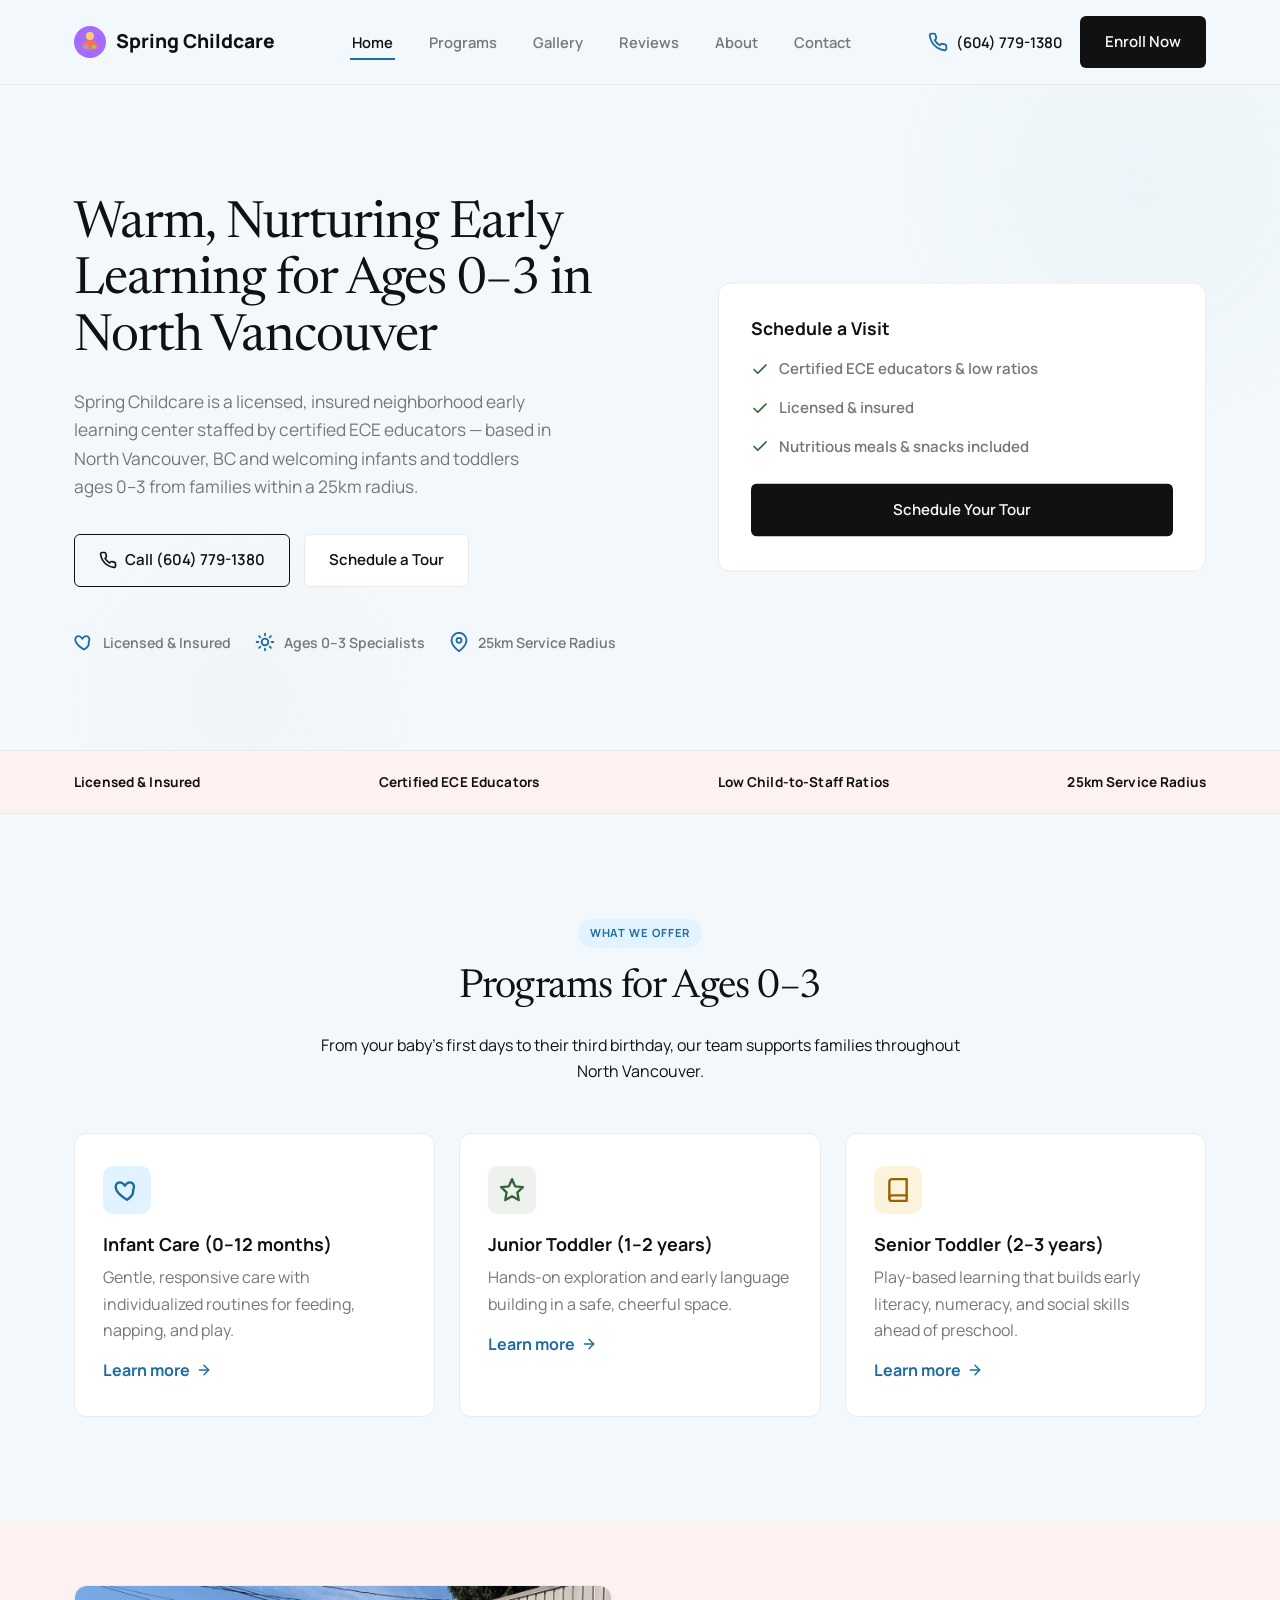
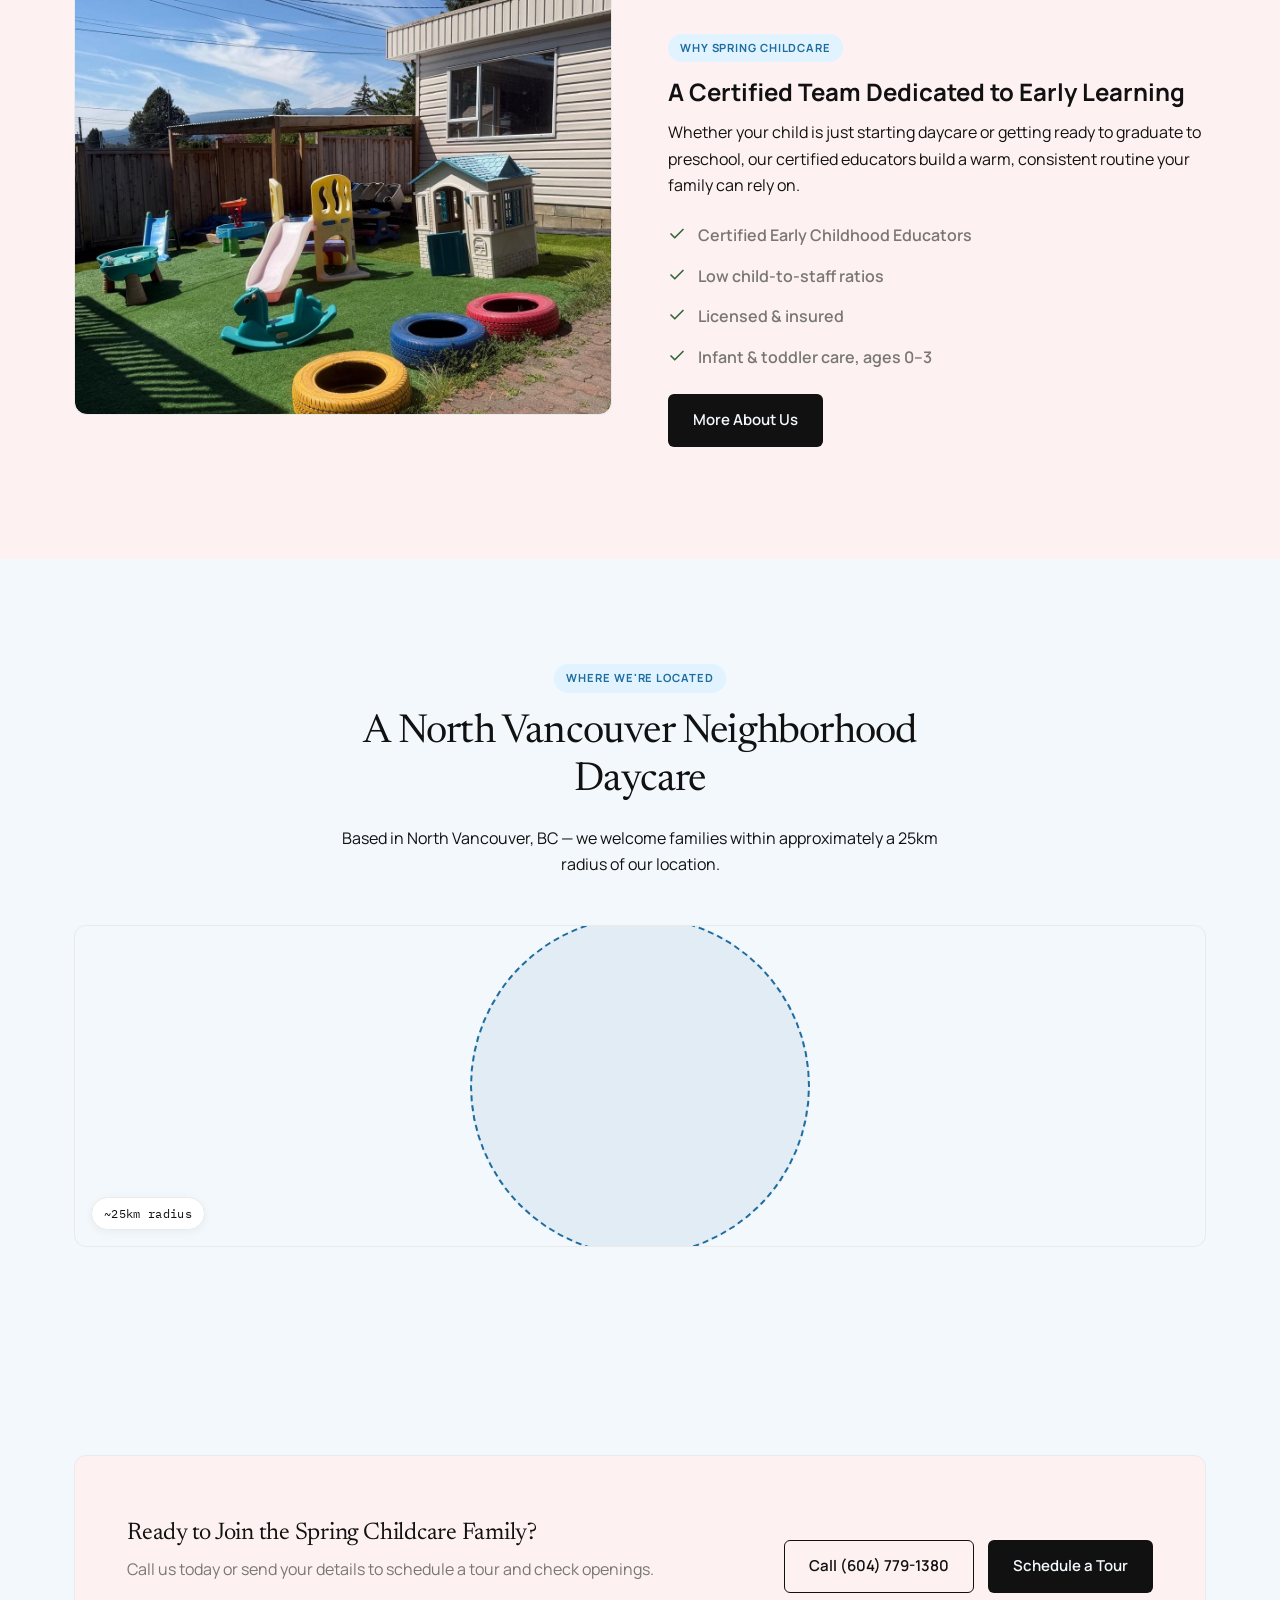
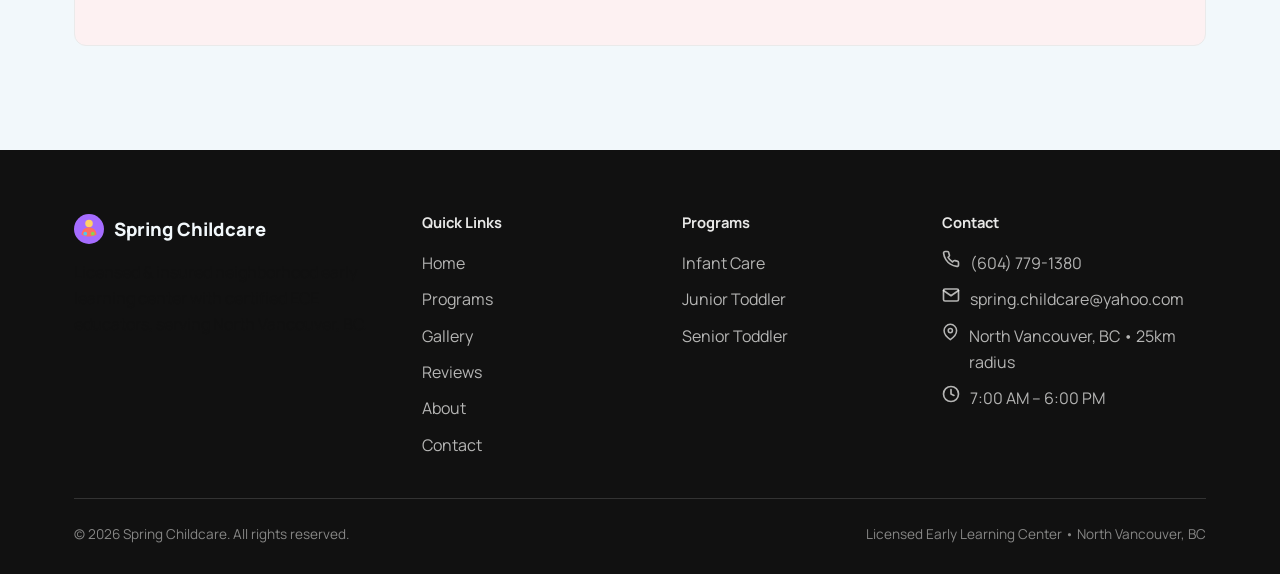
==== index.html @ 424dbffe "Spring Childcare website" ====
<!DOCTYPE html>
<html lang="en">
<head>
<meta charset="UTF-8">
<meta name="viewport" content="width=device-width, initial-scale=1.0">
<title>Spring Childcare | Licensed Early Learning in North Vancouver, BC</title>
<meta name="description" content="Spring Childcare is a licensed, insured neighborhood early learning center with certified ECE educators, based in North Vancouver, BC and serving infants and toddlers ages 0-3 within a 25km radius. Call (604) 779-1380 to schedule a tour.">
<link rel="icon" type="image/svg+xml" href="assets/favicon.svg">
<link rel="preconnect" href="https://fonts.googleapis.com">
<link rel="preconnect" href="https://fonts.gstatic.com" crossorigin>
<link href="https://fonts.googleapis.com/css2?family=Manrope:wght@400;500;600;700;800&family=Newsreader:ital,wght@0,400;0,500;1,400&family=IBM+Plex+Mono:wght@500;600&display=swap" rel="stylesheet">
<link rel="stylesheet" href="css/style.css">
</head>
<body>

<header class="site-header">
  <div class="container">
    <a href="index.html" class="logo">
      <img src="assets/favicon.svg" alt="Spring Childcare logo">
      Spring Childcare
    </a>
    <nav class="nav">
      <ul class="nav-links">
        <li><a href="index.html" class="active">Home</a></li>
        <li><a href="services.html">Programs</a></li>
        <li><a href="gallery.html">Gallery</a></li>
        <li><a href="reviews.html">Reviews</a></li>
        <li><a href="about.html">About</a></li>
        <li><a href="contact.html">Contact</a></li>
      </ul>
    </nav>
    <div class="header-cta">
      <a href="tel:+16047791380" class="phone-link">
        <svg width="20" height="20" viewBox="0 0 24 24" fill="none" stroke="currentColor" stroke-width="2" stroke-linecap="round" stroke-linejoin="round"><path d="M22 16.92v3a2 2 0 0 1-2.18 2 19.79 19.79 0 0 1-8.63-3.07 19.5 19.5 0 0 1-6-6 19.79 19.79 0 0 1-3.07-8.67A2 2 0 0 1 4.11 2h3a2 2 0 0 1 2 1.72c.127.96.361 1.903.7 2.81a2 2 0 0 1-.45 2.11L8.09 9.91a16 16 0 0 0 6 6l1.27-1.27a2 2 0 0 1 2.11-.45c.907.339 1.85.573 2.81.7A2 2 0 0 1 22 16.92z"></path></svg>
        <span class="phone-text">(604) 779-1380</span>
      </a>
      <a href="contact.html" class="btn btn--primary">Enroll Now</a>
      <button class="nav-toggle" aria-label="Toggle menu"><span></span><span></span><span></span></button>
    </div>
  </div>
</header>

<section class="hero">
  <div class="container">
    <div class="hero-copy">
      <h1>Warm, Nurturing Early Learning for Ages 0&ndash;3 in North Vancouver</h1>
      <p class="lead">Spring Childcare is a licensed, insured neighborhood early learning center staffed by certified ECE educators &mdash; based in North Vancouver, BC and welcoming infants and toddlers ages 0&ndash;3 from families within a 25km radius.</p>
      <div class="hero-actions">
        <a href="tel:+16047791380" class="btn btn--outline">
          <svg width="18" height="18" viewBox="0 0 24 24" fill="none" stroke="currentColor" stroke-width="2" stroke-linecap="round" stroke-linejoin="round"><path d="M22 16.92v3a2 2 0 0 1-2.18 2 19.79 19.79 0 0 1-8.63-3.07 19.5 19.5 0 0 1-6-6 19.79 19.79 0 0 1-3.07-8.67A2 2 0 0 1 4.11 2h3a2 2 0 0 1 2 1.72c.127.96.361 1.903.7 2.81a2 2 0 0 1-.45 2.11L8.09 9.91a16 16 0 0 0 6 6l1.27-1.27a2 2 0 0 1 2.11-.45c.907.339 1.85.573 2.81.7A2 2 0 0 1 22 16.92z"></path></svg>
          Call (604) 779-1380
        </a>
        <a href="contact.html" class="btn btn--ghost">Schedule a Tour</a>
      </div>
      <div class="hero-badges">
        <div class="hero-badge">
          <svg width="20" height="20" viewBox="0 0 24 24" fill="none" stroke="currentColor" stroke-width="2" stroke-linecap="round" stroke-linejoin="round"><path d="M12 21s-7-4.35-9.5-8.5C.5 8.5 2 5 5.5 5c2 0 3.5 1.5 4.5 3 1-1.5 2.5-3 4.5-3 3.5 0 5 3.5 3 7.5C19 16.65 12 21 12 21z"></path></svg>
          Licensed &amp; Insured
        </div>
        <div class="hero-badge">
          <svg width="20" height="20" viewBox="0 0 24 24" fill="none" stroke="currentColor" stroke-width="2" stroke-linecap="round" stroke-linejoin="round"><circle cx="12" cy="12" r="4"></circle><path d="M12 2v2M12 20v2M4.93 4.93l1.41 1.41M17.66 17.66l1.41 1.41M2 12h2M20 12h2M6.34 17.66l-1.41 1.41M19.07 4.93l-1.41 1.41"></path></svg>
          Ages 0&ndash;3 Specialists
        </div>
        <div class="hero-badge">
          <svg width="20" height="20" viewBox="0 0 24 24" fill="none" stroke="currentColor" stroke-width="2" stroke-linecap="round" stroke-linejoin="round"><path d="M21 10c0 7-9 13-9 13s-9-6-9-13a9 9 0 0 1 18 0z"></path><circle cx="12" cy="10" r="3"></circle></svg>
          25km Service Radius
        </div>
      </div>
    </div>
    <div class="hero-card">
      <h3>Schedule a Visit</h3>
      <ul>
        <li>
          <svg width="18" height="18" viewBox="0 0 24 24" fill="none" stroke="currentColor" stroke-width="2.5" stroke-linecap="round" stroke-linejoin="round"><polyline points="20 6 9 17 4 12"></polyline></svg>
          Certified ECE educators &amp; low ratios
        </li>
        <li>
          <svg width="18" height="18" viewBox="0 0 24 24" fill="none" stroke="currentColor" stroke-width="2.5" stroke-linecap="round" stroke-linejoin="round"><polyline points="20 6 9 17 4 12"></polyline></svg>
          Licensed &amp; insured
        </li>
        <li>
          <svg width="18" height="18" viewBox="0 0 24 24" fill="none" stroke="currentColor" stroke-width="2.5" stroke-linecap="round" stroke-linejoin="round"><polyline points="20 6 9 17 4 12"></polyline></svg>
          Nutritious meals &amp; snacks included
        </li>
      </ul>
      <a href="contact.html" class="btn btn--primary btn--block">Schedule Your Tour</a>
    </div>
  </div>
</section>

<div class="trust-strip">
  <div class="container">
    <div class="trust-item">Licensed &amp; Insured</div>
    <div class="trust-item">Certified ECE Educators</div>
    <div class="trust-item">Low Child-to-Staff Ratios</div>
    <div class="trust-item">25km Service Radius</div>
  </div>
</div>

<section class="section">
  <div class="container">
    <div class="section-head">
      <span class="eyebrow">What We Offer</span>
      <h2>Programs for Ages 0&ndash;3</h2>
      <p>From your baby's first days to their third birthday, our team supports families throughout North Vancouver.</p>
    </div>
    <div class="grid grid--3">
      <div class="card">
        <div class="card-icon">
          <svg width="26" height="26" viewBox="0 0 24 24" fill="none" stroke="currentColor" stroke-width="2" stroke-linecap="round" stroke-linejoin="round"><path d="M12 21s-7-4.35-9.5-8.5C.5 8.5 2 5 5.5 5c2 0 3.5 1.5 4.5 3 1-1.5 2.5-3 4.5-3 3.5 0 5 3.5 3 7.5C19 16.65 12 21 12 21z"></path></svg>
        </div>
        <h3>Infant Care (0&ndash;12 months)</h3>
        <p>Gentle, responsive care with individualized routines for feeding, napping, and play.</p>
        <a href="services.html" class="card-link">Learn more
          <svg width="16" height="16" viewBox="0 0 24 24" fill="none" stroke="currentColor" stroke-width="2.5" stroke-linecap="round" stroke-linejoin="round"><line x1="5" y1="12" x2="19" y2="12"></line><polyline points="12 5 19 12 12 19"></polyline></svg>
        </a>
      </div>
      <div class="card">
        <div class="card-icon">
          <svg width="26" height="26" viewBox="0 0 24 24" fill="none" stroke="currentColor" stroke-width="2" stroke-linecap="round" stroke-linejoin="round"><path d="M12 2l2.9 6.6L22 9.3l-5 4.9 1.2 7.1L12 17.8l-6.2 3.5L7 14.2 2 9.3l7.1-.7L12 2z"></path></svg>
        </div>
        <h3>Junior Toddler (1&ndash;2 years)</h3>
        <p>Hands-on exploration and early language building in a safe, cheerful space.</p>
        <a href="services.html" class="card-link">Learn more
          <svg width="16" height="16" viewBox="0 0 24 24" fill="none" stroke="currentColor" stroke-width="2.5" stroke-linecap="round" stroke-linejoin="round"><line x1="5" y1="12" x2="19" y2="12"></line><polyline points="12 5 19 12 12 19"></polyline></svg>
        </a>
      </div>
      <div class="card">
        <div class="card-icon">
          <svg width="26" height="26" viewBox="0 0 24 24" fill="none" stroke="currentColor" stroke-width="2" stroke-linecap="round" stroke-linejoin="round"><path d="M4 19.5A2.5 2.5 0 0 1 6.5 17H20"></path><path d="M6.5 2H20v20H6.5A2.5 2.5 0 0 1 4 19.5v-15A2.5 2.5 0 0 1 6.5 2z"></path></svg>
        </div>
        <h3>Senior Toddler (2&ndash;3 years)</h3>
        <p>Play-based learning that builds early literacy, numeracy, and social skills ahead of preschool.</p>
        <a href="services.html" class="card-link">Learn more
          <svg width="16" height="16" viewBox="0 0 24 24" fill="none" stroke="currentColor" stroke-width="2.5" stroke-linecap="round" stroke-linejoin="round"><line x1="5" y1="12" x2="19" y2="12"></line><polyline points="12 5 19 12 12 19"></polyline></svg>
        </a>
      </div>
    </div>
  </div>
</section>

<section class="section section--alt">
  <div class="container">
    <div class="split">
      <div class="image-block">
        <img src="assets/gallery/photo1.jpg" alt="Spring Childcare outdoor play area with slides and toys" loading="lazy">
      </div>
      <div>
        <span class="eyebrow">Why Spring Childcare</span>
        <h2>A Certified Team Dedicated to Early Learning</h2>
        <p>Whether your child is just starting daycare or getting ready to graduate to preschool, our certified educators build a warm, consistent routine your family can rely on.</p>
        <ul class="check-list">
          <li>
            <svg width="18" height="18" viewBox="0 0 24 24" fill="none" stroke="currentColor" stroke-width="2.5" stroke-linecap="round" stroke-linejoin="round"><polyline points="20 6 9 17 4 12"></polyline></svg>
            Certified Early Childhood Educators
          </li>
          <li>
            <svg width="18" height="18" viewBox="0 0 24 24" fill="none" stroke="currentColor" stroke-width="2.5" stroke-linecap="round" stroke-linejoin="round"><polyline points="20 6 9 17 4 12"></polyline></svg>
            Low child-to-staff ratios
          </li>
          <li>
            <svg width="18" height="18" viewBox="0 0 24 24" fill="none" stroke="currentColor" stroke-width="2.5" stroke-linecap="round" stroke-linejoin="round"><polyline points="20 6 9 17 4 12"></polyline></svg>
            Licensed &amp; insured
          </li>
          <li>
            <svg width="18" height="18" viewBox="0 0 24 24" fill="none" stroke="currentColor" stroke-width="2.5" stroke-linecap="round" stroke-linejoin="round"><polyline points="20 6 9 17 4 12"></polyline></svg>
            Infant &amp; toddler care, ages 0&ndash;3
          </li>
        </ul>
        <a href="about.html" class="btn btn--primary">More About Us</a>
      </div>
    </div>
  </div>
</section>

<section class="section">
  <div class="container">
    <div class="section-head">
      <span class="eyebrow">Where We're Located</span>
      <h2>A North Vancouver Neighborhood Daycare</h2>
      <p>Based in North Vancouver, BC &mdash; we welcome families within approximately a 25km radius of our location.</p>
    </div>
    <div class="map-wrap">
      <iframe src="https://www.google.com/maps?q=North+Vancouver,+BC&output=embed" loading="lazy" referrerpolicy="no-referrer-when-downgrade" title="North Vancouver, BC service area map"></iframe>
      <div class="radius-ring" aria-hidden="true"></div>
      <span class="radius-label">&#126;25km radius</span>
    </div>
  </div>
</section>

<section class="section">
  <div class="container">
    <div class="cta-banner">
      <div>
        <h2>Ready to Join the Spring Childcare Family?</h2>
        <p>Call us today or send your details to schedule a tour and check openings.</p>
      </div>
      <div class="hero-actions">
        <a href="tel:+16047791380" class="btn btn--outline">Call (604) 779-1380</a>
        <a href="contact.html" class="btn btn--primary">Schedule a Tour</a>
      </div>
    </div>
  </div>
</section>

<footer class="site-footer">
  <div class="container">
    <div class="footer-grid">
      <div>
        <div class="footer-logo">
          <img src="assets/favicon.svg" alt="Spring Childcare logo" width="30" height="30">
          Spring Childcare
        </div>
        <p>Licensed &amp; insured neighborhood early learning center with certified ECE educators, serving North Vancouver, BC.</p>
      </div>
      <div>
        <h4>Quick Links</h4>
        <ul>
          <li><a href="index.html">Home</a></li>
          <li><a href="services.html">Programs</a></li>
          <li><a href="gallery.html">Gallery</a></li>
          <li><a href="reviews.html">Reviews</a></li>
          <li><a href="about.html">About</a></li>
          <li><a href="contact.html">Contact</a></li>
        </ul>
      </div>
      <div>
        <h4>Programs</h4>
        <ul>
          <li><a href="services.html">Infant Care</a></li>
          <li><a href="services.html">Junior Toddler</a></li>
          <li><a href="services.html">Senior Toddler</a></li>
        </ul>
      </div>
      <div>
        <h4>Contact</h4>
        <ul class="footer-contact">
          <li>
            <svg width="18" height="18" viewBox="0 0 24 24" fill="none" stroke="currentColor" stroke-width="2" stroke-linecap="round" stroke-linejoin="round"><path d="M22 16.92v3a2 2 0 0 1-2.18 2 19.79 19.79 0 0 1-8.63-3.07 19.5 19.5 0 0 1-6-6 19.79 19.79 0 0 1-3.07-8.67A2 2 0 0 1 4.11 2h3a2 2 0 0 1 2 1.72c.127.96.361 1.903.7 2.81a2 2 0 0 1-.45 2.11L8.09 9.91a16 16 0 0 0 6 6l1.27-1.27a2 2 0 0 1 2.11-.45c.907.339 1.85.573 2.81.7A2 2 0 0 1 22 16.92z"></path></svg>
            <a href="tel:+16047791380">(604) 779-1380</a>
          </li>
          <li>
            <svg width="18" height="18" viewBox="0 0 24 24" fill="none" stroke="currentColor" stroke-width="2" stroke-linecap="round" stroke-linejoin="round"><path d="M22 6c0-1.1-.9-2-2-2H4a2 2 0 0 0-2 2v12c0 1.1.9 2 2 2h16a2 2 0 0 0 2-2z"></path><polyline points="22 6 12 13 2 6"></polyline></svg>
            <a href="mailto:spring.childcare@yahoo.com">spring.childcare@yahoo.com</a>
          </li>
          <li>
            <svg width="18" height="18" viewBox="0 0 24 24" fill="none" stroke="currentColor" stroke-width="2" stroke-linecap="round" stroke-linejoin="round"><path d="M21 10c0 7-9 13-9 13s-9-6-9-13a9 9 0 0 1 18 0z"></path><circle cx="12" cy="10" r="3"></circle></svg>
            <span>North Vancouver, BC &bull; 25km radius</span>
          </li>
          <li>
            <svg width="18" height="18" viewBox="0 0 24 24" fill="none" stroke="currentColor" stroke-width="2" stroke-linecap="round" stroke-linejoin="round"><circle cx="12" cy="12" r="10"></circle><polyline points="12 6 12 12 16 14"></polyline></svg>
            <span>7:00 AM &ndash; 6:00 PM</span>
          </li>
        </ul>
      </div>
    </div>
    <div class="footer-bottom">
      <span>&copy; <span id="year"></span> Spring Childcare. All rights reserved.</span>
      <span>Licensed Early Learning Center &bull; North Vancouver, BC</span>
    </div>
  </div>
</footer>

<script>document.getElementById("year").textContent = new Date().getFullYear();</script>
<script src="js/main.js"></script>
</body>
</html>
---- css/style.css ----
/* ---------- Design tokens ---------- */
:root {
  --bg: #f2f8fb;
  --bg-alt: #fdf1f2;
  --surface: #ffffff;
  --ink: #111111;
  --ink-muted: #787774;
  --line: #eaeaea;

  --pastel-blue-bg: #e1f3fe;
  --pastel-blue-fg: #1f6c9f;
  --pastel-red-bg: #fdebec;
  --pastel-red-fg: #9f2f2d;
  --pastel-green-bg: #edf3ec;
  --pastel-green-fg: #346538;
  --pastel-yellow-bg: #fbf3db;
  --pastel-yellow-fg: #956400;

  --shadow: 0 2px 10px rgba(17, 17, 17, 0.05);
  --radius: 12px;
  --radius-sm: 6px;
  --max-width: 1180px;
  --font-heading: "Newsreader", "Iowan Old Style", Georgia, serif;
  --font-body: "Manrope", system-ui, -apple-system, sans-serif;
  --font-mono: "IBM Plex Mono", ui-monospace, "SF Mono", monospace;
}

* { box-sizing: border-box; }

html { scroll-behavior: smooth; }

body {
  margin: 0;
  font-family: var(--font-body);
  color: var(--ink);
  background: var(--bg);
  line-height: 1.65;
}

h1, h2, h3, h4 {
  font-family: var(--font-body);
  font-weight: 700;
  color: var(--ink);
  line-height: 1.2;
  margin: 0 0 0.5em;
}

p { margin: 0 0 1em; color: var(--ink); }

a { color: inherit; text-decoration: none; }

img { max-width: 100%; display: block; }

svg { stroke-width: 2.2; }

.container {
  width: 100%;
  max-width: var(--max-width);
  margin: 0 auto;
  padding: 0 24px;
}

.section {
  padding: 104px 0;
}

.section--alt {
  background: var(--bg-alt);
}

.section-head {
  text-align: center;
  max-width: 640px;
  margin: 0 auto 48px;
}

.section-head h2 {
  font-family: var(--font-heading);
  font-weight: 400;
  font-size: clamp(1.9rem, 3.2vw, 2.5rem);
  letter-spacing: -0.02em;
}

.eyebrow {
  display: inline-block;
  color: var(--pastel-blue-fg);
  background: var(--pastel-blue-bg);
  font-weight: 700;
  font-size: 0.7rem;
  letter-spacing: 0.08em;
  text-transform: uppercase;
  padding: 5px 12px;
  border-radius: 999px;
  margin-bottom: 16px;
}

/* ---------- Buttons ---------- */
.btn {
  display: inline-flex;
  align-items: center;
  justify-content: center;
  gap: 8px;
  padding: 13px 24px;
  border-radius: var(--radius-sm);
  font-weight: 600;
  font-size: 0.94rem;
  border: 1px solid transparent;
  cursor: pointer;
  transition: background 0.2s ease, color 0.2s ease, border-color 0.2s ease, transform 0.15s ease;
}

.btn:active { transform: scale(0.98); }

.btn--primary {
  background: var(--ink);
  color: var(--bg);
}
.btn--primary:hover { background: #333333; }

.btn--outline {
  background: transparent;
  border-color: currentColor;
  color: var(--ink);
}
.btn--outline:hover { background: var(--ink); color: var(--bg); }

.btn--ghost {
  background: var(--surface);
  color: var(--ink);
  border-color: var(--line);
}
.btn--ghost:hover { border-color: var(--ink); }

.btn--block { width: 100%; }

/* ---------- Header ---------- */
.site-header {
  position: sticky;
  top: 0;
  z-index: 100;
  background: rgba(242, 248, 251, 0.92);
  backdrop-filter: blur(8px);
  border-bottom: 1px solid var(--line);
}

.site-header .container {
  display: flex;
  align-items: center;
  justify-content: space-between;
  height: 84px;
}

.logo {
  display: flex;
  align-items: center;
  gap: 10px;
  font-family: var(--font-body);
  font-weight: 800;
  font-size: 1.2rem;
  color: var(--ink);
}

.logo img { width: 32px; height: 32px; }

.nav {
  display: flex;
  align-items: center;
  gap: 36px;
}

.nav-links {
  display: flex;
  gap: 32px;
  list-style: none;
  margin: 0;
  padding: 0;
}

.nav-links a {
  font-weight: 600;
  font-size: 0.92rem;
  color: var(--ink-muted);
  padding: 6px 2px;
  border-bottom: 2px solid transparent;
  transition: color 0.15s ease, border-color 0.15s ease;
}

.nav-links a:hover,
.nav-links a.active {
  color: var(--ink);
  border-color: var(--pastel-blue-fg);
}

.header-cta {
  display: flex;
  align-items: center;
  gap: 18px;
}

.phone-link {
  display: flex;
  align-items: center;
  gap: 8px;
  font-weight: 600;
  font-size: 0.92rem;
  color: var(--ink);
}

.phone-link svg { flex-shrink: 0; color: var(--pastel-blue-fg); }

.nav-toggle {
  display: none;
  flex-direction: column;
  gap: 5px;
  background: none;
  border: none;
  cursor: pointer;
  padding: 8px;
}

.nav-toggle span {
  width: 22px;
  height: 2px;
  background: var(--ink);
  border-radius: 2px;
}

/* ---------- Hero ---------- */
.hero {
  background: var(--bg);
  padding: 112px 0 96px;
  position: relative;
  overflow: hidden;
}

.hero::before,
.hero::after {
  content: "";
  position: absolute;
  border-radius: 50%;
  background: radial-gradient(circle, rgba(31, 108, 159, 0.5) 0%, transparent 70%);
  opacity: 0.05;
  pointer-events: none;
}

.hero::before {
  width: 520px;
  height: 520px;
  top: -160px;
  right: -120px;
}

.hero::after {
  width: 380px;
  height: 380px;
  background: radial-gradient(circle, rgba(159, 47, 45, 0.45) 0%, transparent 70%);
  bottom: -140px;
  left: 4%;
  opacity: 0.04;
}

.hero .container {
  display: grid;
  grid-template-columns: 1.1fr 0.9fr;
  gap: 48px;
  align-items: center;
  position: relative;
  z-index: 1;
}

.hero h1 {
  font-family: var(--font-heading);
  font-weight: 400;
  color: var(--ink);
  font-size: clamp(2.3rem, 4vw, 3.4rem);
  letter-spacing: -0.02em;
  line-height: 1.1;
  margin-bottom: 22px;
}

.hero p.lead {
  font-size: 1.08rem;
  color: var(--ink-muted);
  max-width: 480px;
}

.hero-actions {
  display: flex;
  flex-wrap: wrap;
  gap: 14px;
  margin-top: 32px;
}

.hero-badges {
  display: flex;
  flex-wrap: wrap;
  gap: 24px;
  margin-top: 44px;
}

.hero-badge {
  display: flex;
  align-items: center;
  gap: 9px;
  font-weight: 600;
  font-size: 0.88rem;
  color: var(--ink-muted);
}

.hero-badge svg { color: var(--pastel-blue-fg); }

.hero-card {
  background: var(--surface);
  border: 1px solid var(--line);
  border-radius: var(--radius);
  padding: 34px 32px;
  color: var(--ink);
}

.hero-card h3 {
  margin-bottom: 18px;
  font-family: var(--font-body);
  font-size: 1.1rem;
}

.hero-card ul {
  list-style: none;
  margin: 0 0 24px;
  padding: 0;
  display: grid;
  gap: 14px;
}

.hero-card li {
  display: flex;
  align-items: center;
  gap: 10px;
  font-weight: 600;
  font-size: 0.94rem;
  color: var(--ink-muted);
}

.hero-card li svg { color: var(--pastel-green-fg); flex-shrink: 0; }

/* ---------- Trust strip ---------- */
.trust-strip {
  background: var(--bg-alt);
  border-top: 1px solid var(--line);
  border-bottom: 1px solid var(--line);
}

.trust-strip .container {
  display: flex;
  flex-wrap: wrap;
  justify-content: space-between;
  gap: 16px;
  padding: 20px 24px;
}

.trust-item {
  display: flex;
  align-items: center;
  gap: 10px;
  font-weight: 700;
  font-size: 0.85rem;
  letter-spacing: 0.01em;
  color: var(--ink);
}

/* ---------- Cards / grids ---------- */
.grid {
  display: grid;
  gap: 24px;
}

.grid--3 { grid-template-columns: repeat(3, 1fr); }
.grid--2 { grid-template-columns: repeat(2, 1fr); }
.grid--4 { grid-template-columns: repeat(4, 1fr); }

.card {
  background: var(--surface);
  border: 1px solid var(--line);
  border-radius: var(--radius);
  padding: 32px 28px;
  transition: box-shadow 0.2s ease, transform 0.2s ease;
}

.card:hover {
  box-shadow: var(--shadow);
  transform: translateY(-2px);
}

.card-icon {
  width: 48px;
  height: 48px;
  border-radius: 10px;
  background: var(--pastel-blue-bg);
  color: var(--pastel-blue-fg);
  display: flex;
  align-items: center;
  justify-content: center;
  margin-bottom: 20px;
}

/* Cycle accent colors so the grid reads as varied, not uniform */
.grid--3 .card:nth-child(4n+1) .card-icon,
.grid--2 .card:nth-child(4n+1) .card-icon { background: var(--pastel-blue-bg); color: var(--pastel-blue-fg); }
.grid--3 .card:nth-child(4n+2) .card-icon,
.grid--2 .card:nth-child(4n+2) .card-icon { background: var(--pastel-green-bg); color: var(--pastel-green-fg); }
.grid--3 .card:nth-child(4n+3) .card-icon,
.grid--2 .card:nth-child(4n+3) .card-icon { background: var(--pastel-yellow-bg); color: var(--pastel-yellow-fg); }
.grid--3 .card:nth-child(4n+4) .card-icon,
.grid--2 .card:nth-child(4n+4) .card-icon { background: var(--pastel-red-bg); color: var(--pastel-red-fg); }

.card h3 { font-size: 1.12rem; }

.card p { color: var(--ink-muted); margin-bottom: 0; }

.card a.card-link {
  display: inline-flex;
  align-items: center;
  gap: 6px;
  margin-top: 14px;
  font-weight: 700;
  color: var(--pastel-blue-fg);
}

/* ---------- Split sections ---------- */
.split {
  display: grid;
  grid-template-columns: 1fr 1fr;
  gap: 56px;
  align-items: center;
}

.split img,
.split .image-block {
  border-radius: var(--radius);
  width: 100%;
}

.image-block {
  aspect-ratio: 4 / 3.2;
  background: var(--bg-alt);
  border: 1px solid var(--line);
  display: flex;
  align-items: center;
  justify-content: center;
  color: var(--ink-muted);
  overflow: hidden;
}

.image-block img {
  width: 100%;
  height: 100%;
  object-fit: cover;
}

.check-list {
  list-style: none;
  margin: 24px 0;
  padding: 0;
  display: grid;
  gap: 14px;
}

.check-list li {
  display: flex;
  gap: 12px;
  align-items: flex-start;
  font-weight: 600;
  color: var(--ink-muted);
}

.check-list svg {
  flex-shrink: 0;
  color: var(--pastel-green-fg);
  margin-top: 3px;
}

/* ---------- CTA banner ---------- */
.cta-banner {
  background: var(--bg-alt);
  border: 1px solid var(--line);
  border-radius: var(--radius);
  padding: 52px;
  display: flex;
  align-items: center;
  justify-content: space-between;
  gap: 32px;
  flex-wrap: wrap;
}

.cta-banner h2 {
  font-family: var(--font-heading);
  font-weight: 400;
  color: var(--ink);
  letter-spacing: -0.01em;
  margin-bottom: 8px;
}
.cta-banner p { color: var(--ink-muted); margin: 0; }

/* ---------- Footer ---------- */
.site-footer {
  background: var(--ink);
  color: rgba(251, 251, 250, 0.7);
  padding: 64px 0 28px;
}

.footer-grid {
  display: grid;
  grid-template-columns: 1.4fr 1fr 1fr 1.2fr;
  gap: 40px;
  padding-bottom: 40px;
  border-bottom: 1px solid rgba(251, 251, 250, 0.14);
}

.footer-logo {
  display: flex;
  align-items: center;
  gap: 10px;
  font-family: var(--font-body);
  font-weight: 800;
  font-size: 1.15rem;
  color: var(--bg);
  margin-bottom: 14px;
}

.footer-grid h4 {
  color: rgba(251, 251, 250, 0.92);
  font-family: var(--font-body);
  font-size: 0.92rem;
  margin-bottom: 18px;
}

.footer-grid ul {
  list-style: none;
  margin: 0;
  padding: 0;
  display: grid;
  gap: 10px;
}

.footer-grid a:hover { color: #8fc4e0; }

.footer-contact li {
  display: flex;
  align-items: flex-start;
  gap: 10px;
}

.footer-bottom {
  padding-top: 24px;
  display: flex;
  justify-content: space-between;
  flex-wrap: wrap;
  gap: 12px;
  font-size: 0.85rem;
  color: rgba(251, 251, 250, 0.5);
}

/* ---------- Page header (inner pages) ---------- */
.page-header {
  background: var(--bg-alt);
  border-bottom: 1px solid var(--line);
  padding: 64px 0;
  text-align: center;
}

.page-header h1 {
  font-family: var(--font-heading);
  font-weight: 400;
  color: var(--ink);
  letter-spacing: -0.02em;
  margin-bottom: 10px;
}
.page-header p { color: var(--ink-muted); max-width: 560px; margin: 0 auto; }

.breadcrumb {
  display: flex;
  justify-content: center;
  gap: 8px;
  font-family: var(--font-mono);
  font-size: 0.78rem;
  letter-spacing: 0.03em;
  color: var(--ink-muted);
  margin-bottom: 14px;
}

/* ---------- Contact page ---------- */
.contact-grid {
  display: grid;
  grid-template-columns: 1fr 1.2fr;
  gap: 48px;
  align-items: start;
}

.contact-info-card {
  background: var(--bg-alt);
  border: 1px solid var(--line);
  border-radius: var(--radius);
  padding: 32px;
}

.contact-info-card ul {
  list-style: none;
  margin: 20px 0 0;
  padding: 0;
  display: grid;
  gap: 20px;
}

.contact-info-card li {
  display: flex;
  gap: 14px;
  align-items: flex-start;
}

.contact-info-card .info-icon {
  width: 40px;
  height: 40px;
  border-radius: 10px;
  background: var(--surface);
  border: 1px solid var(--line);
  color: var(--pastel-blue-fg);
  display: flex;
  align-items: center;
  justify-content: center;
  flex-shrink: 0;
}

.contact-info-card strong { display: block; color: var(--ink); }
.contact-info-card span { color: var(--ink-muted); font-size: 0.95rem; }

.form-card {
  background: var(--surface);
  border: 1px solid var(--line);
  border-radius: var(--radius);
  padding: 36px;
  transition: border-color 0.2s ease, box-shadow 0.2s ease;
}

.form-card:focus-within {
  border-color: var(--pastel-blue-fg);
  box-shadow: 0 0 0 3px rgba(31, 108, 159, 0.14);
}

.form-row {
  display: grid;
  grid-template-columns: 1fr 1fr;
  gap: 18px;
}

.field { margin-bottom: 18px; }

.field label {
  display: block;
  font-weight: 700;
  margin-bottom: 6px;
  font-size: 0.88rem;
  color: var(--ink);
}

.field input,
.field select,
.field textarea {
  width: 100%;
  padding: 12px 14px;
  border: 1px solid var(--line);
  border-radius: var(--radius-sm);
  font-family: var(--font-body);
  font-size: 0.96rem;
  color: var(--ink);
  background: var(--surface);
}

.field input:focus,
.field select:focus,
.field textarea:focus {
  outline: none;
  border-color: var(--pastel-blue-fg);
  box-shadow: 0 0 0 3px rgba(31, 108, 159, 0.14);
}

.field textarea { resize: vertical; min-height: 120px; }

.form-note {
  font-size: 0.83rem;
  color: var(--ink-muted);
  margin-top: 10px;
}

.form-success {
  display: none;
  background: var(--pastel-green-bg);
  border: 1px solid var(--pastel-green-fg);
  color: var(--pastel-green-fg);
  border-radius: var(--radius-sm);
  padding: 16px 18px;
  font-weight: 700;
  margin-bottom: 20px;
}

.form-success.visible { display: block; }

.map-wrap {
  position: relative;
  border-radius: var(--radius);
  overflow: hidden;
  margin-top: 28px;
  border: 1px solid var(--line);
}

.map-wrap iframe {
  width: 100%;
  height: 320px;
  border: 0;
  display: block;
}

.radius-ring {
  position: absolute;
  top: 50%;
  left: 50%;
  width: min(60%, 340px);
  aspect-ratio: 1 / 1;
  transform: translate(-50%, -50%);
  border-radius: 50%;
  border: 2px dashed var(--pastel-blue-fg);
  background: rgba(31, 108, 159, 0.08);
  pointer-events: none;
}

.radius-label {
  position: absolute;
  bottom: 16px;
  left: 16px;
  background: var(--surface);
  border: 1px solid var(--line);
  color: var(--ink);
  font-family: var(--font-mono);
  font-size: 0.72rem;
  letter-spacing: 0.03em;
  padding: 6px 12px;
  border-radius: 999px;
  box-shadow: var(--shadow);
}

/* ---------- About page ---------- */
.value-list {
  display: grid;
  grid-template-columns: repeat(2, 1fr);
  gap: 20px;
}

/* ---------- Gallery page ---------- */
.gallery-grid {
  display: grid;
  grid-template-columns: repeat(3, 1fr);
  gap: 20px;
}

.gallery-item {
  aspect-ratio: 4 / 3;
  border-radius: var(--radius);
  overflow: hidden;
  border: 1px solid var(--line);
  background: var(--bg-alt);
  position: relative;
  transition: box-shadow 0.2s ease;
}

.gallery-item img {
  width: 100%;
  height: 100%;
  object-fit: cover;
  transition: transform 0.4s ease;
}

.gallery-item:hover img {
  transform: scale(1.03);
}

.gallery-item:hover {
  box-shadow: var(--shadow);
}

.gallery-empty {
  grid-column: 1 / -1;
  text-align: center;
  padding: 48px 24px;
  color: var(--ink-muted);
  border: 1px dashed var(--line);
  border-radius: var(--radius);
}

/* ---------- Reviews page ---------- */
.review-cta {
  background: var(--bg-alt);
  border: 1px solid var(--line);
  border-radius: var(--radius);
  padding: 48px;
  text-align: center;
}

.review-cta .btn { margin: 6px; }

/* ---------- Responsive ---------- */
@media (max-width: 900px) {
  .hero .container,
  .split,
  .contact-grid {
    grid-template-columns: 1fr;
  }

  .hero-card { order: -1; }

  .grid--3, .grid--4 { grid-template-columns: repeat(2, 1fr); }

  .gallery-grid { grid-template-columns: repeat(2, 1fr); }

  .footer-grid { grid-template-columns: 1fr 1fr; }

  .value-list { grid-template-columns: 1fr; }
}

/* Nav switches to the hamburger menu well before the header's content
   would otherwise wrap/overlap (logo + 6 links + phone + CTA needs ~1150px). */
@media (max-width: 1160px) {
  .nav-links, .header-cta .phone-link span.phone-text { display: none; }

  .nav-toggle { display: flex; }

  .nav.open .nav-links {
    display: flex;
    position: absolute;
    top: 84px;
    left: 0;
    right: 0;
    background: var(--surface);
    flex-direction: column;
    padding: 20px 24px;
    gap: 18px;
    border-bottom: 1px solid var(--line);
    box-shadow: var(--shadow);
  }
}

@media (max-width: 720px) {
  .section { padding: 56px 0; }

  .grid--3, .grid--4, .grid--2 { grid-template-columns: 1fr; }

  .gallery-grid { grid-template-columns: 1fr; }

  .form-row { grid-template-columns: 1fr; }

  .cta-banner { padding: 36px; text-align: center; justify-content: center; }

  .footer-grid { grid-template-columns: 1fr; }

  .footer-bottom { flex-direction: column; text-align: center; }
}

/* ================================================================
   Motion & interaction layer — quiet, invisible-until-noticed
   ================================================================ */

.site-header { transition: box-shadow 0.3s ease; }
.site-header .container { transition: height 0.3s ease; }
.site-header.is-scrolled .container { height: 68px; }
.site-header.is-scrolled { box-shadow: 0 1px 0 var(--line); }

.nav-links a { position: relative; }

.nav-toggle span { transition: transform 0.25s ease, opacity 0.25s ease; }
.nav-toggle.is-active span:nth-child(1) { transform: translateY(7px) rotate(45deg); }
.nav-toggle.is-active span:nth-child(2) { opacity: 0; }
.nav-toggle.is-active span:nth-child(3) { transform: translateY(-7px) rotate(-45deg); }

.btn:active { transform: scale(0.98); }
.btn.is-loading { pointer-events: none; opacity: 0.7; }

.nav.open .nav-links {
  background: var(--surface);
}

/* ---------- Scroll reveal ---------- */
.reveal {
  opacity: 0;
  transform: translateY(12px);
  transition: opacity 0.6s cubic-bezier(0.16, 1, 0.3, 1), transform 0.6s cubic-bezier(0.16, 1, 0.3, 1);
  transition-delay: var(--reveal-delay, 0ms);
}
.reveal.in-view { opacity: 1; transform: none; }

/* ---------- Scroll progress bar ---------- */
.scroll-progress {
  position: fixed;
  top: 0;
  left: 0;
  height: 2px;
  width: 0%;
  background: var(--pastel-blue-fg);
  z-index: 1000;
  transition: width 0.1s ease-out;
}

/* ---------- Back to top ---------- */
.back-to-top {
  position: fixed;
  right: 24px;
  bottom: 24px;
  width: 44px;
  height: 44px;
  border-radius: 50%;
  background: var(--surface);
  border: 1px solid var(--line);
  color: var(--ink);
  display: flex;
  align-items: center;
  justify-content: center;
  box-shadow: var(--shadow);
  cursor: pointer;
  opacity: 0;
  transform: translateY(12px);
  pointer-events: none;
  transition: opacity 0.3s ease, transform 0.3s ease, background 0.2s ease, color 0.2s ease;
  z-index: 90;
}
.back-to-top.is-visible { opacity: 1; transform: none; pointer-events: auto; }
.back-to-top:hover { background: var(--ink); color: var(--bg); }

/* ---------- Gallery lightbox ---------- */
.gallery-item {
  cursor: zoom-in;
  position: relative;
}

.gallery-item::after {
  content: "";
  position: absolute;
  inset: 0;
  background: linear-gradient(180deg, rgba(17,17,17,0) 55%, rgba(17,17,17,0.35) 100%);
  opacity: 0;
  transition: opacity 0.25s ease;
  pointer-events: none;
}
.gallery-item:hover::after { opacity: 1; }

.gallery-zoom-icon {
  position: absolute;
  top: 50%;
  left: 50%;
  width: 40px;
  height: 40px;
  border-radius: 50%;
  background: rgba(255, 255, 255, 0.95);
  color: var(--ink);
  display: flex;
  align-items: center;
  justify-content: center;
  opacity: 0;
  transform: translate(-50%, -50%) scale(0.85);
  transition: opacity 0.25s ease, transform 0.25s ease;
  pointer-events: none;
}
.gallery-item:hover .gallery-zoom-icon { opacity: 1; transform: translate(-50%, -50%) scale(1); }

.lightbox {
  position: fixed;
  inset: 0;
  background: rgba(17, 17, 17, 0.9);
  display: flex;
  align-items: center;
  justify-content: center;
  z-index: 1100;
  opacity: 0;
  visibility: hidden;
  transition: opacity 0.3s ease;
  padding: 40px;
}
.lightbox.is-open { opacity: 1; visibility: visible; }
.lightbox img {
  max-width: 90vw;
  max-height: 84vh;
  border-radius: 8px;
  box-shadow: 0 24px 60px rgba(0, 0, 0, 0.4);
  transform: scale(0.96);
  transition: transform 0.3s ease;
}
.lightbox.is-open img { transform: scale(1); }
.lightbox-close,
.lightbox-prev,
.lightbox-next {
  position: absolute;
  background: rgba(255, 255, 255, 0.1);
  border: none;
  color: #fff;
  width: 42px;
  height: 42px;
  border-radius: 50%;
  display: flex;
  align-items: center;
  justify-content: center;
  cursor: pointer;
  transition: background 0.2s ease;
}
.lightbox-close:hover,
.lightbox-prev:hover,
.lightbox-next:hover { background: rgba(255, 255, 255, 0.2); }
.lightbox-close { top: 24px; right: 24px; }
.lightbox-prev { left: 24px; top: 50%; transform: translateY(-50%); }
.lightbox-next { right: 24px; top: 50%; transform: translateY(-50%); }

/* ---------- Reduced motion ---------- */
@media (prefers-reduced-motion: reduce) {
  *, *::before, *::after {
    animation-duration: 0.001ms !important;
    animation-iteration-count: 1 !important;
    transition-duration: 0.001ms !important;
  }
  html { scroll-behavior: auto !important; }
  .reveal { opacity: 1 !important; transform: none !important; }
}
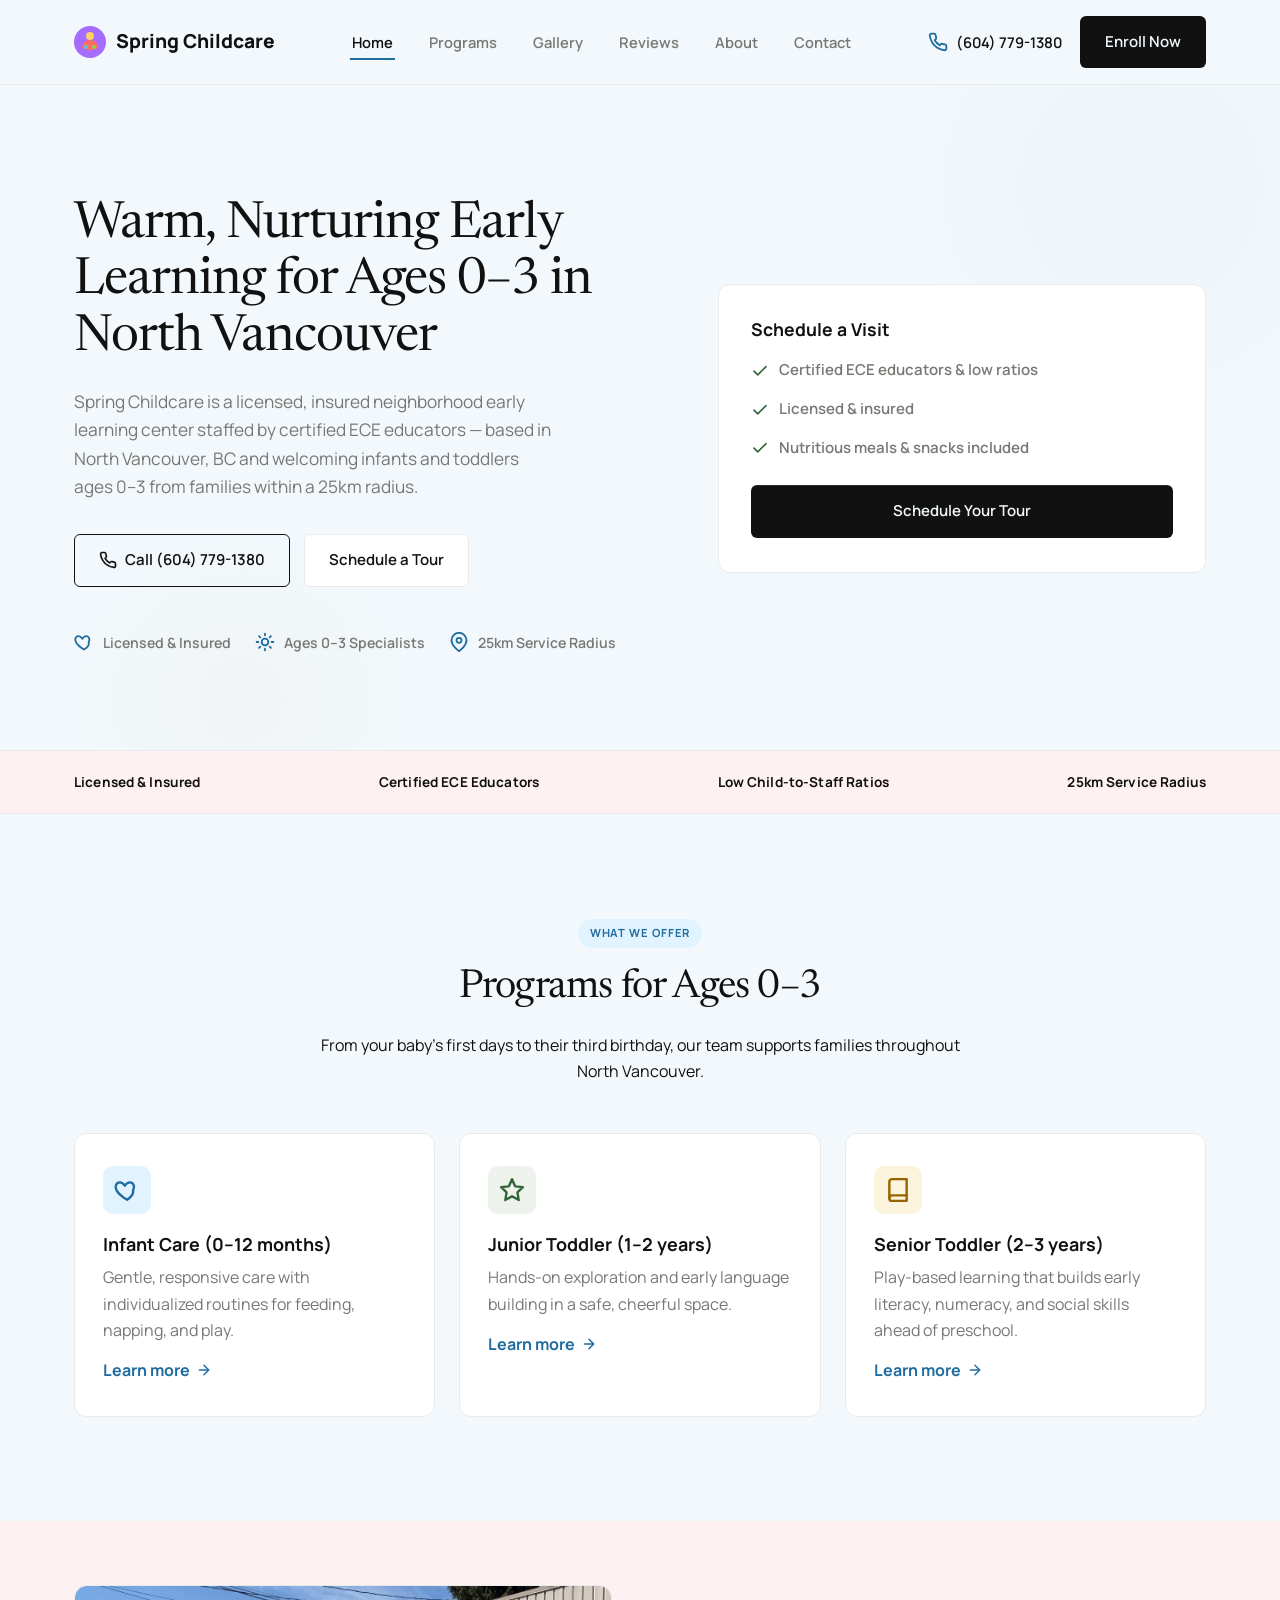
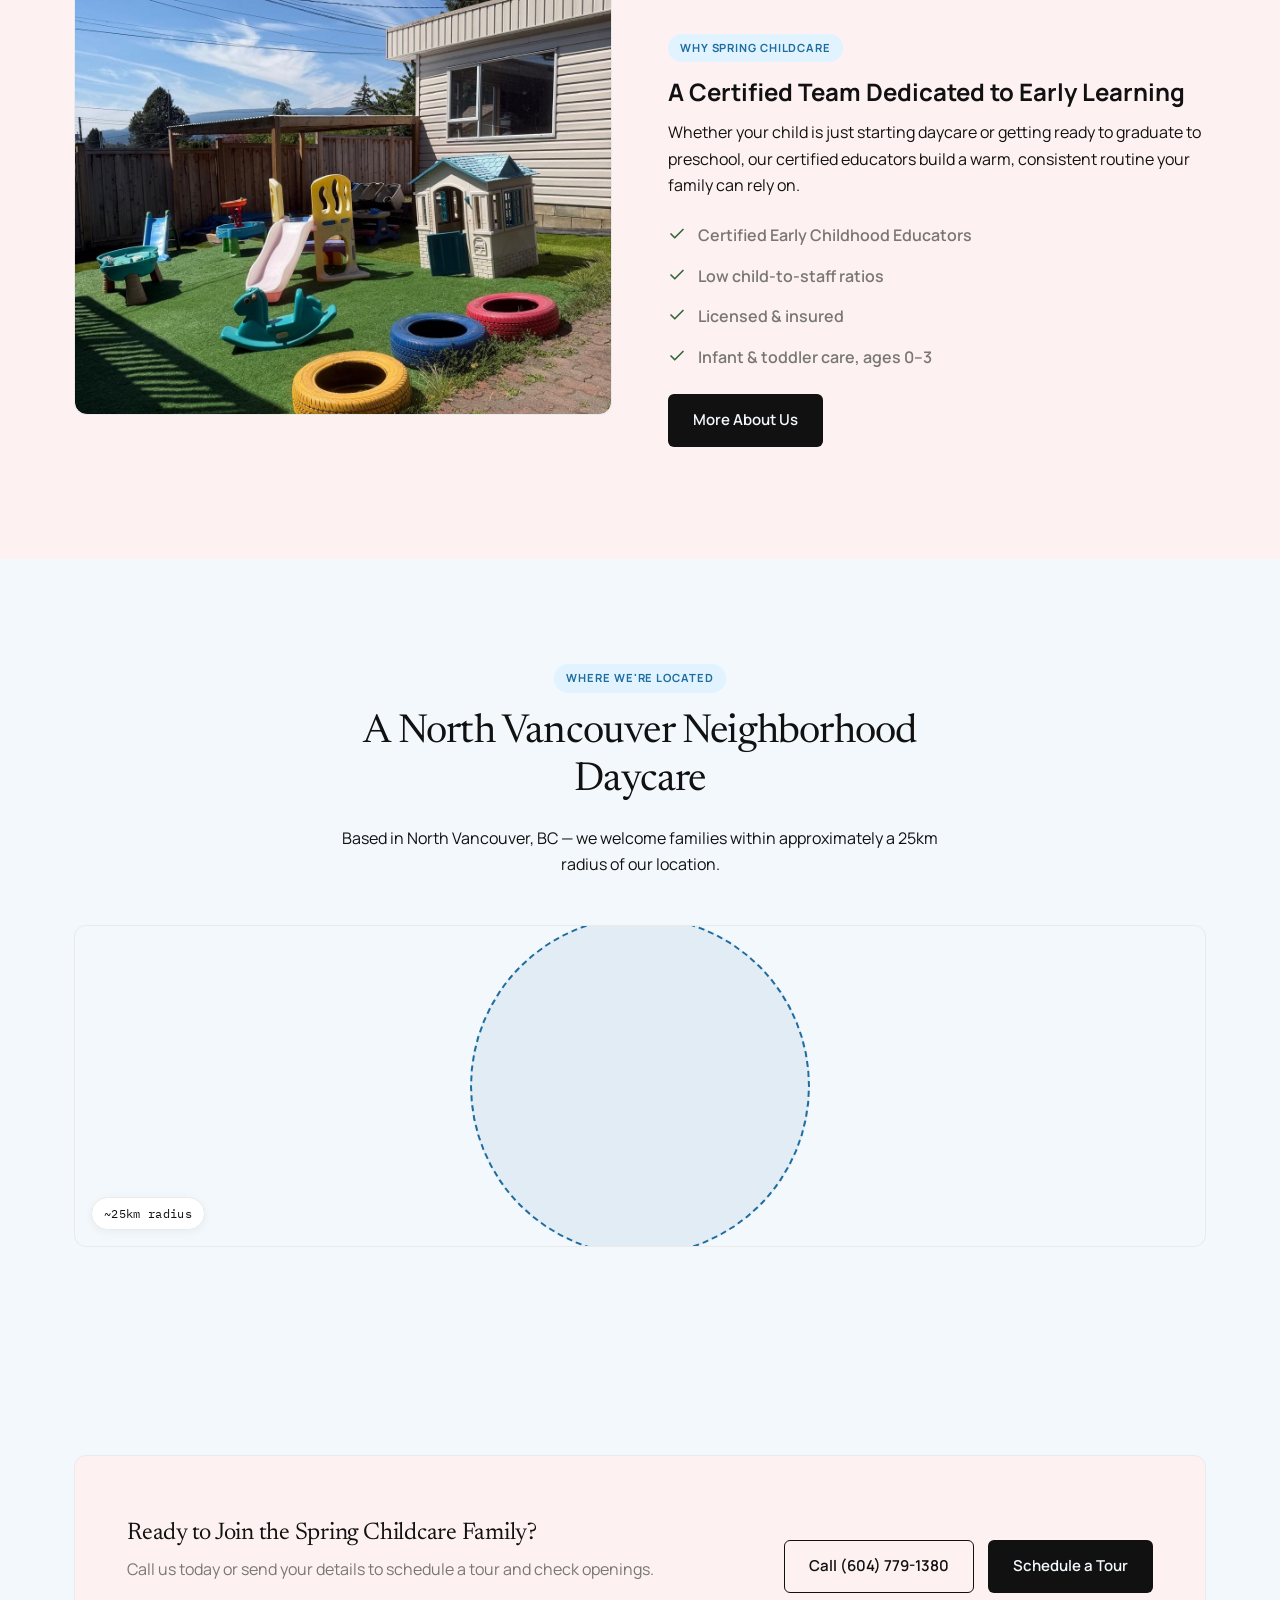
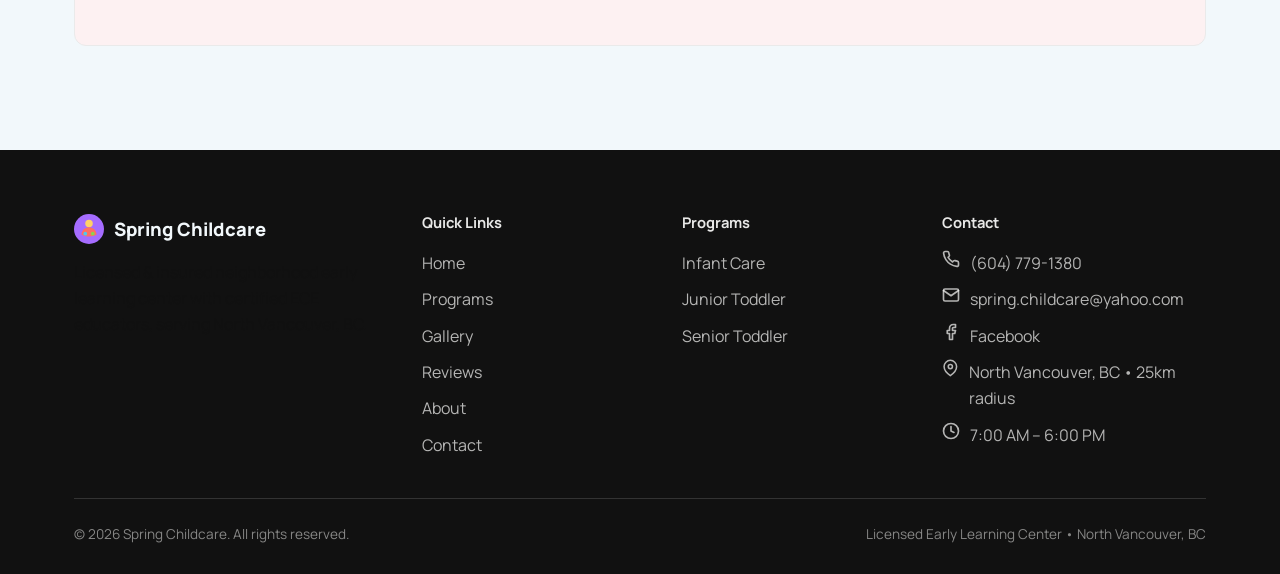
==== commit e01e81b8: "Add Facebook page link to footer and contact card Co-Authored-By: Claude Opus 5.5 <noreply@anthropic" ====
--- a/index.html
+++ b/index.html
@@ -244,6 +244,10 @@
             <a href="mailto:spring.childcare@yahoo.com">spring.childcare@yahoo.com</a>
           </li>
           <li>
+            <svg width="18" height="18" viewBox="0 0 24 24" fill="none" stroke="currentColor" stroke-width="2" stroke-linecap="round" stroke-linejoin="round"><path d="M18 2h-3a5 5 0 0 0-5 5v3H7v4h3v8h4v-8h3l1-4h-4V7a1 1 0 0 1 1-1h3z"></path></svg>
+            <a href="https://www.facebook.com/springchildcarenv/" target="_blank" rel="noopener">Facebook</a>
+          </li>
+          <li>
             <svg width="18" height="18" viewBox="0 0 24 24" fill="none" stroke="currentColor" stroke-width="2" stroke-linecap="round" stroke-linejoin="round"><path d="M21 10c0 7-9 13-9 13s-9-6-9-13a9 9 0 0 1 18 0z"></path><circle cx="12" cy="10" r="3"></circle></svg>
             <span>North Vancouver, BC &bull; 25km radius</span>
           </li>
--- a/css/style.css
+++ b/css/style.css
@@ -689,6 +689,14 @@
   color: var(--ink-muted);
   margin-top: 10px;
 }
+
+.form-error {
+  margin-top: 12px;
+  color: #b3261e;
+  font-size: 0.95rem;
+}
+.form-error a { color: inherit; text-decoration: underline; }
+.hp-field { position: absolute; left: -9999px; width: 1px; height: 1px; opacity: 0; }
 
 .form-success {
   display: none;
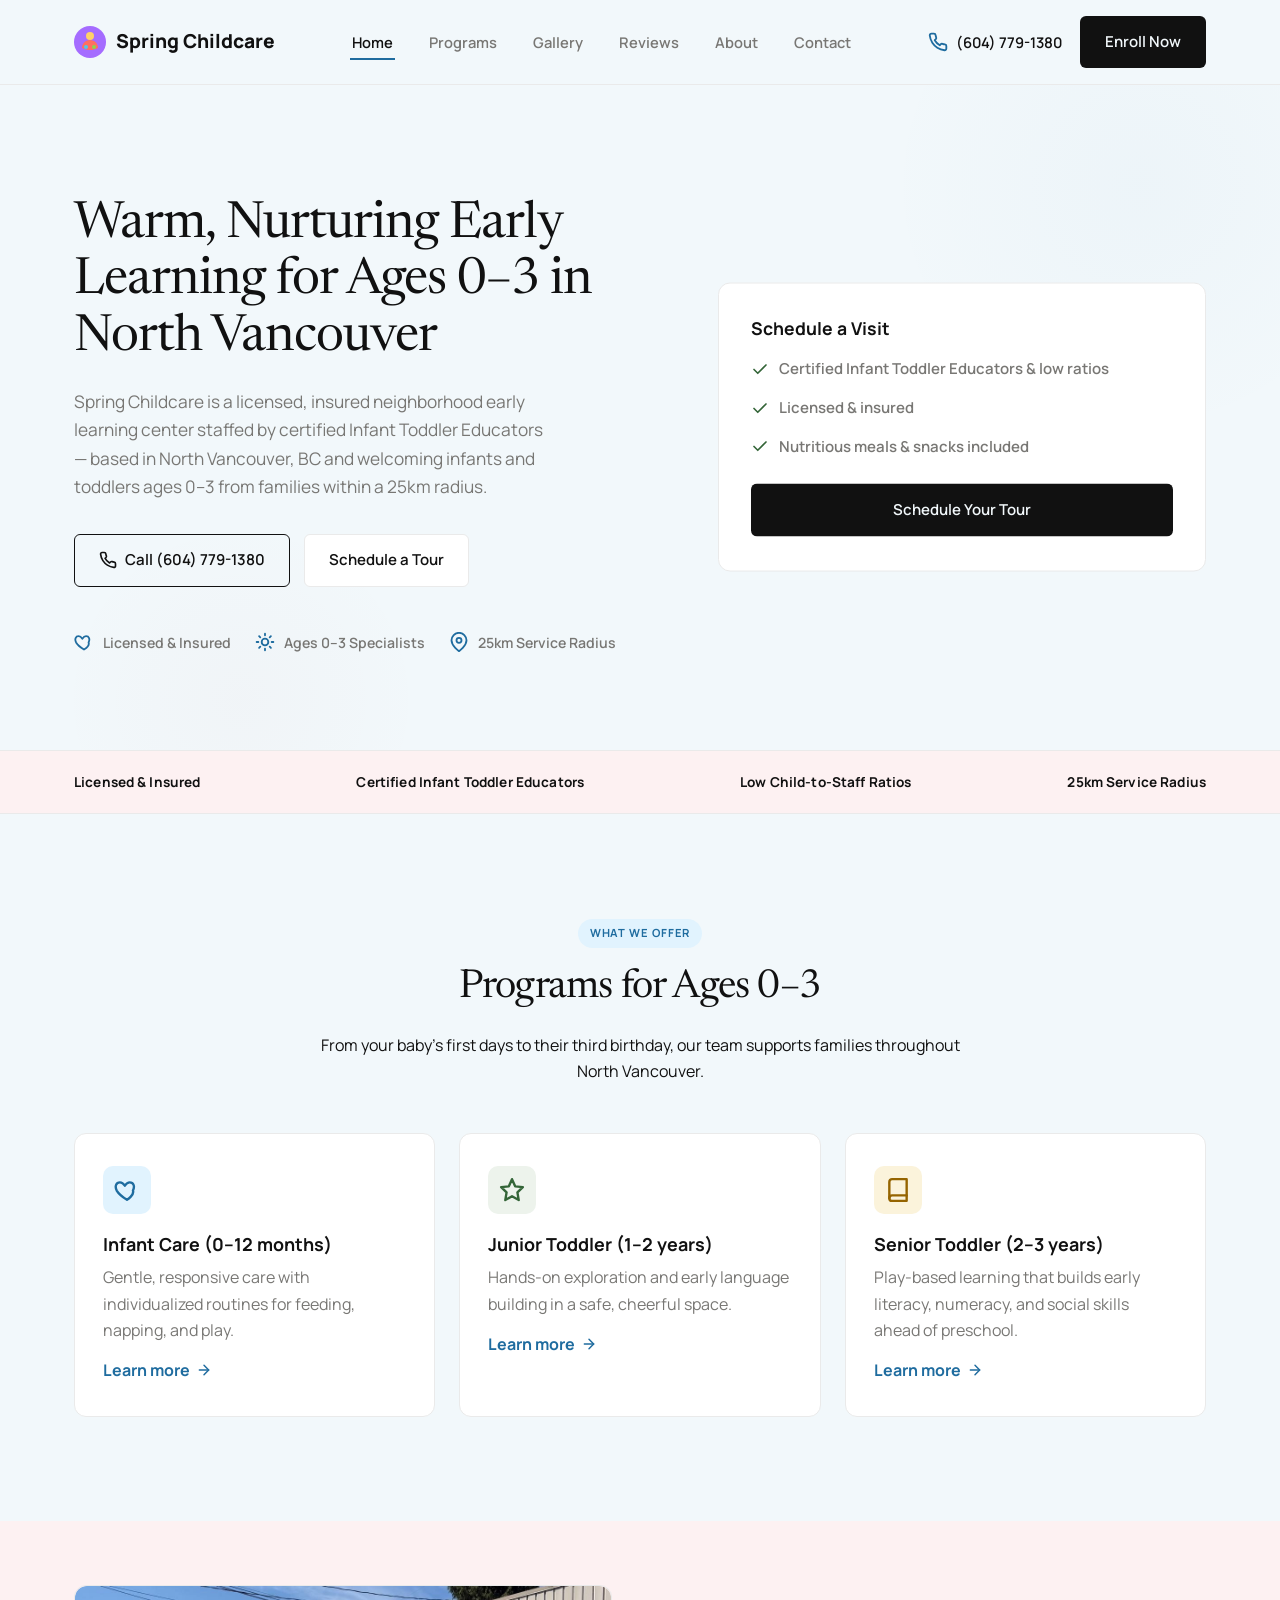
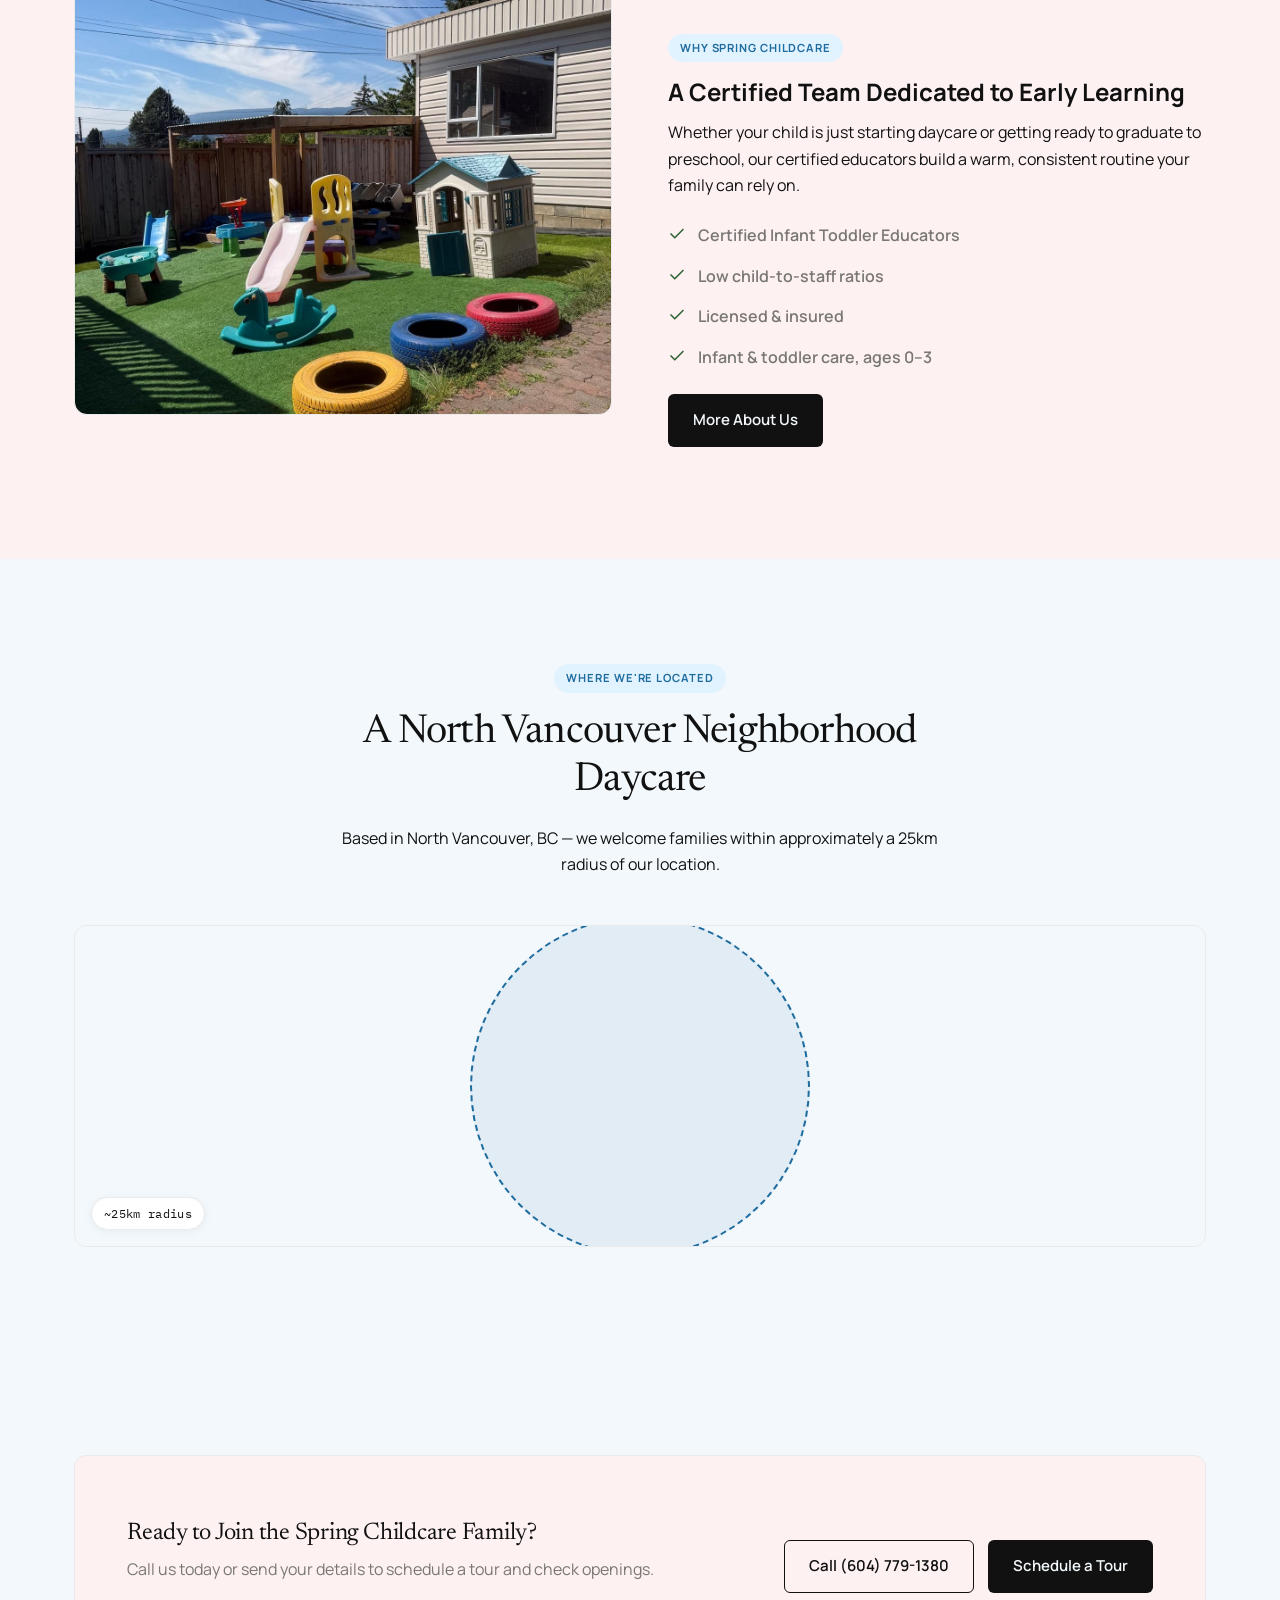
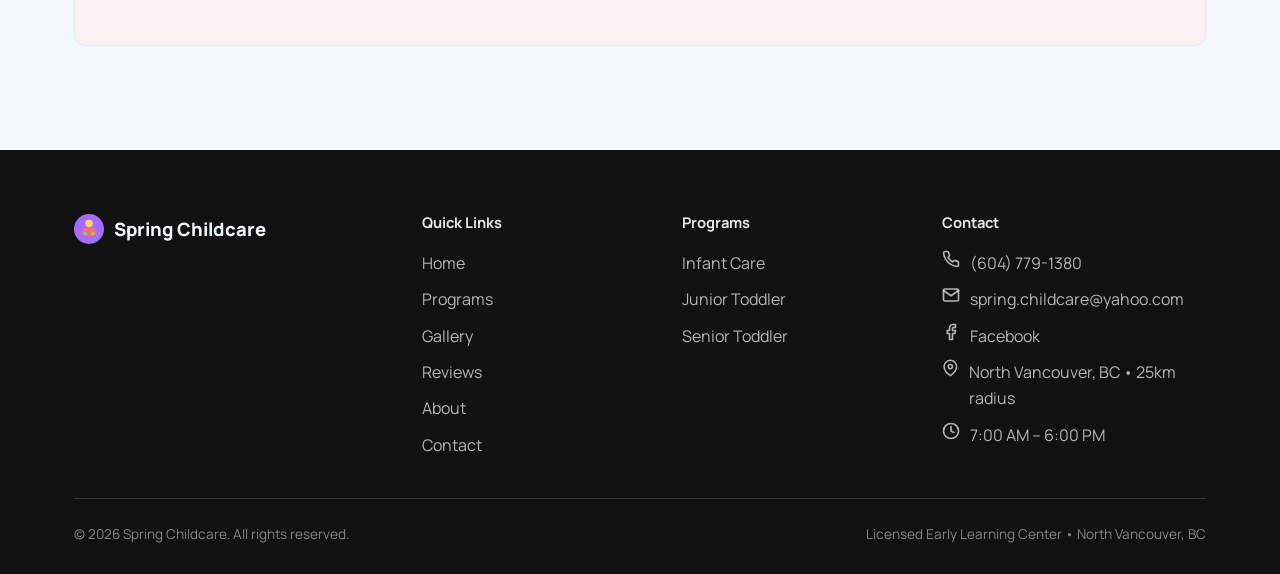
==== commit f6a27a52: "Replace ECE certification wording with Infant Toddler Educators Co-Authored-By: Claude Opus 5.5 <nor" ====
--- a/index.html
+++ b/index.html
@@ -4,7 +4,7 @@
 <meta charset="UTF-8">
 <meta name="viewport" content="width=device-width, initial-scale=1.0">
 <title>Spring Childcare | Licensed Early Learning in North Vancouver, BC</title>
-<meta name="description" content="Spring Childcare is a licensed, insured neighborhood early learning center with certified ECE educators, based in North Vancouver, BC and serving infants and toddlers ages 0-3 within a 25km radius. Call (604) 779-1380 to schedule a tour.">
+<meta name="description" content="Spring Childcare is a licensed, insured neighborhood early learning center with certified Infant Toddler Educators, based in North Vancouver, BC and serving infants and toddlers ages 0-3 within a 25km radius. Call (604) 779-1380 to schedule a tour.">
 <link rel="icon" type="image/svg+xml" href="assets/favicon.svg">
 <link rel="preconnect" href="https://fonts.googleapis.com">
 <link rel="preconnect" href="https://fonts.gstatic.com" crossorigin>
@@ -44,7 +44,7 @@
   <div class="container">
     <div class="hero-copy">
       <h1>Warm, Nurturing Early Learning for Ages 0&ndash;3 in North Vancouver</h1>
-      <p class="lead">Spring Childcare is a licensed, insured neighborhood early learning center staffed by certified ECE educators &mdash; based in North Vancouver, BC and welcoming infants and toddlers ages 0&ndash;3 from families within a 25km radius.</p>
+      <p class="lead">Spring Childcare is a licensed, insured neighborhood early learning center staffed by certified Infant Toddler Educators &mdash; based in North Vancouver, BC and welcoming infants and toddlers ages 0&ndash;3 from families within a 25km radius.</p>
       <div class="hero-actions">
         <a href="tel:+16047791380" class="btn btn--outline">
           <svg width="18" height="18" viewBox="0 0 24 24" fill="none" stroke="currentColor" stroke-width="2" stroke-linecap="round" stroke-linejoin="round"><path d="M22 16.92v3a2 2 0 0 1-2.18 2 19.79 19.79 0 0 1-8.63-3.07 19.5 19.5 0 0 1-6-6 19.79 19.79 0 0 1-3.07-8.67A2 2 0 0 1 4.11 2h3a2 2 0 0 1 2 1.72c.127.96.361 1.903.7 2.81a2 2 0 0 1-.45 2.11L8.09 9.91a16 16 0 0 0 6 6l1.27-1.27a2 2 0 0 1 2.11-.45c.907.339 1.85.573 2.81.7A2 2 0 0 1 22 16.92z"></path></svg>
@@ -72,7 +72,7 @@
       <ul>
         <li>
           <svg width="18" height="18" viewBox="0 0 24 24" fill="none" stroke="currentColor" stroke-width="2.5" stroke-linecap="round" stroke-linejoin="round"><polyline points="20 6 9 17 4 12"></polyline></svg>
-          Certified ECE educators &amp; low ratios
+          Certified Infant Toddler Educators &amp; low ratios
         </li>
         <li>
           <svg width="18" height="18" viewBox="0 0 24 24" fill="none" stroke="currentColor" stroke-width="2.5" stroke-linecap="round" stroke-linejoin="round"><polyline points="20 6 9 17 4 12"></polyline></svg>
@@ -91,7 +91,7 @@
 <div class="trust-strip">
   <div class="container">
     <div class="trust-item">Licensed &amp; Insured</div>
-    <div class="trust-item">Certified ECE Educators</div>
+    <div class="trust-item">Certified Infant Toddler Educators</div>
     <div class="trust-item">Low Child-to-Staff Ratios</div>
     <div class="trust-item">25km Service Radius</div>
   </div>
@@ -152,7 +152,7 @@
         <ul class="check-list">
           <li>
             <svg width="18" height="18" viewBox="0 0 24 24" fill="none" stroke="currentColor" stroke-width="2.5" stroke-linecap="round" stroke-linejoin="round"><polyline points="20 6 9 17 4 12"></polyline></svg>
-            Certified Early Childhood Educators
+            Certified Infant Toddler Educators
           </li>
           <li>
             <svg width="18" height="18" viewBox="0 0 24 24" fill="none" stroke="currentColor" stroke-width="2.5" stroke-linecap="round" stroke-linejoin="round"><polyline points="20 6 9 17 4 12"></polyline></svg>
@@ -211,7 +211,7 @@
           <img src="assets/favicon.svg" alt="Spring Childcare logo" width="30" height="30">
           Spring Childcare
         </div>
-        <p>Licensed &amp; insured neighborhood early learning center with certified ECE educators, serving North Vancouver, BC.</p>
+        <p>Licensed &amp; insured neighborhood early learning center with certified Infant Toddler Educators, serving North Vancouver, BC.</p>
       </div>
       <div>
         <h4>Quick Links</h4>
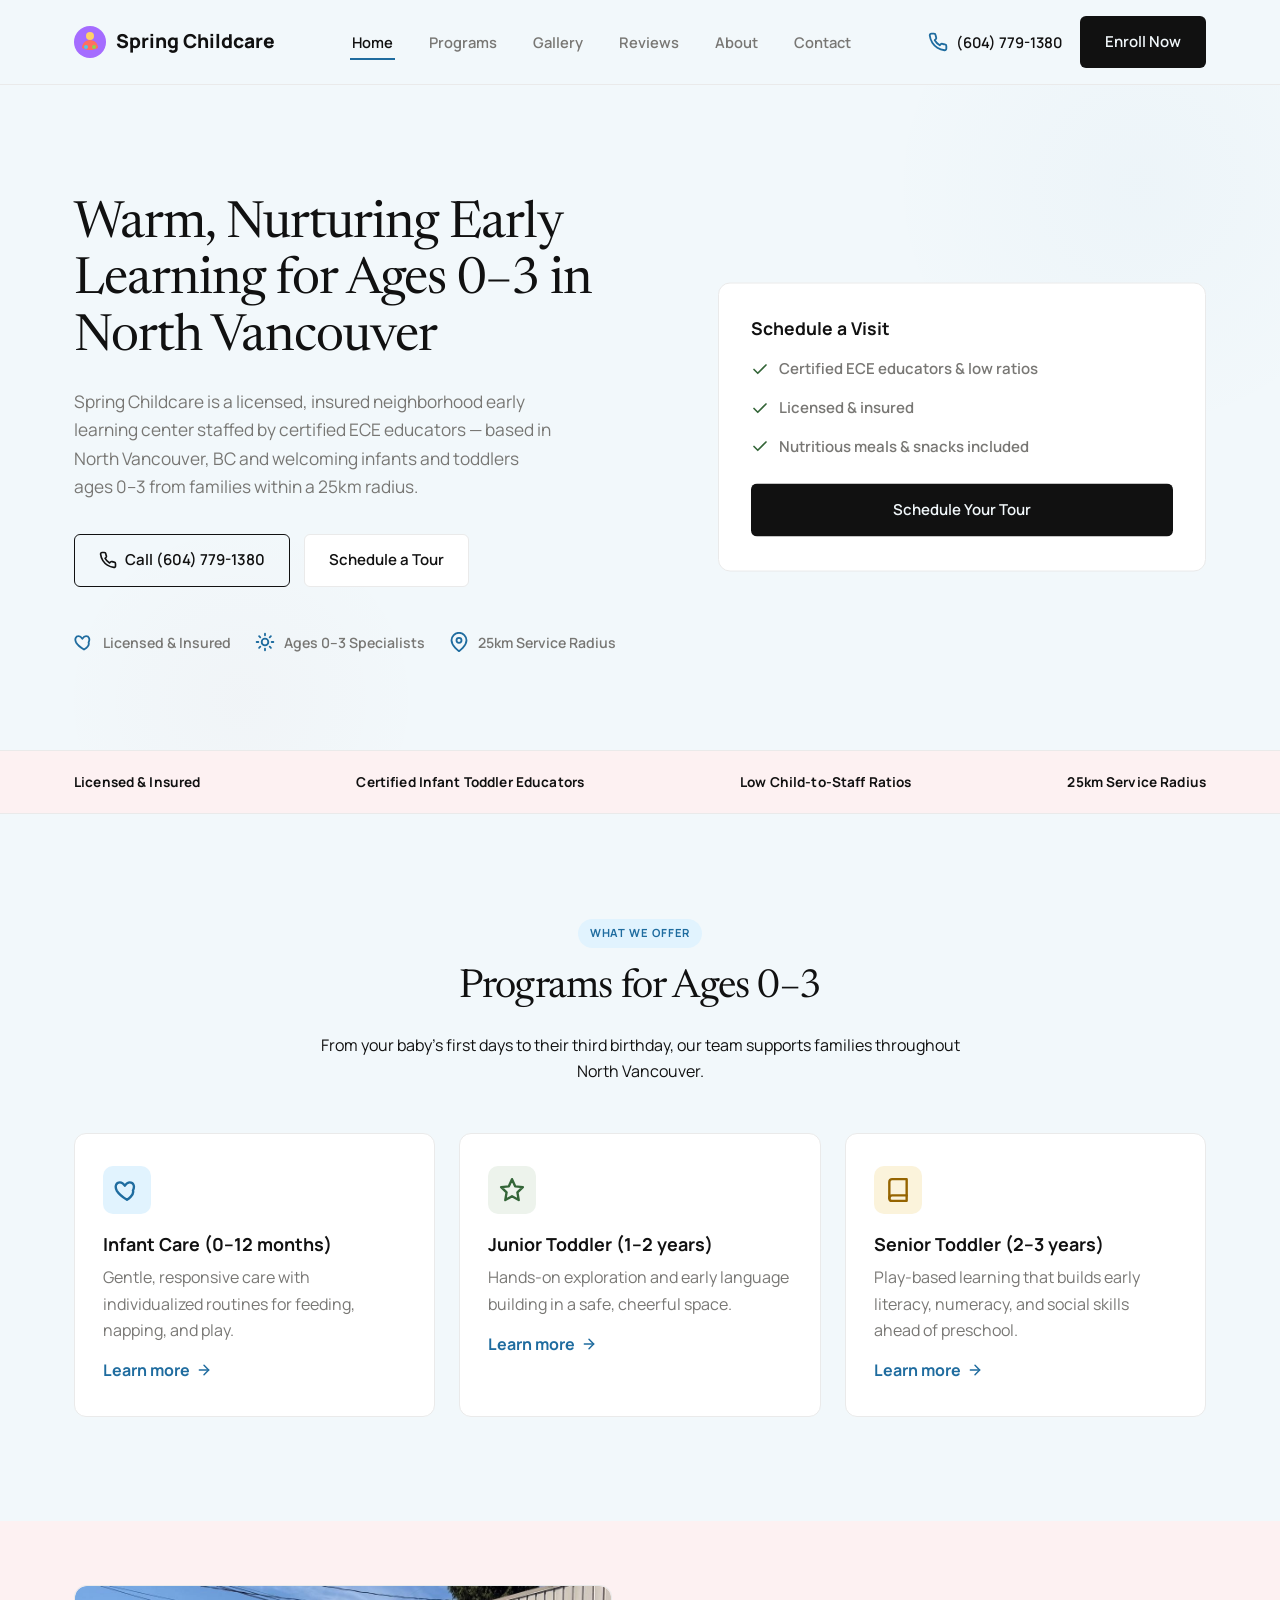
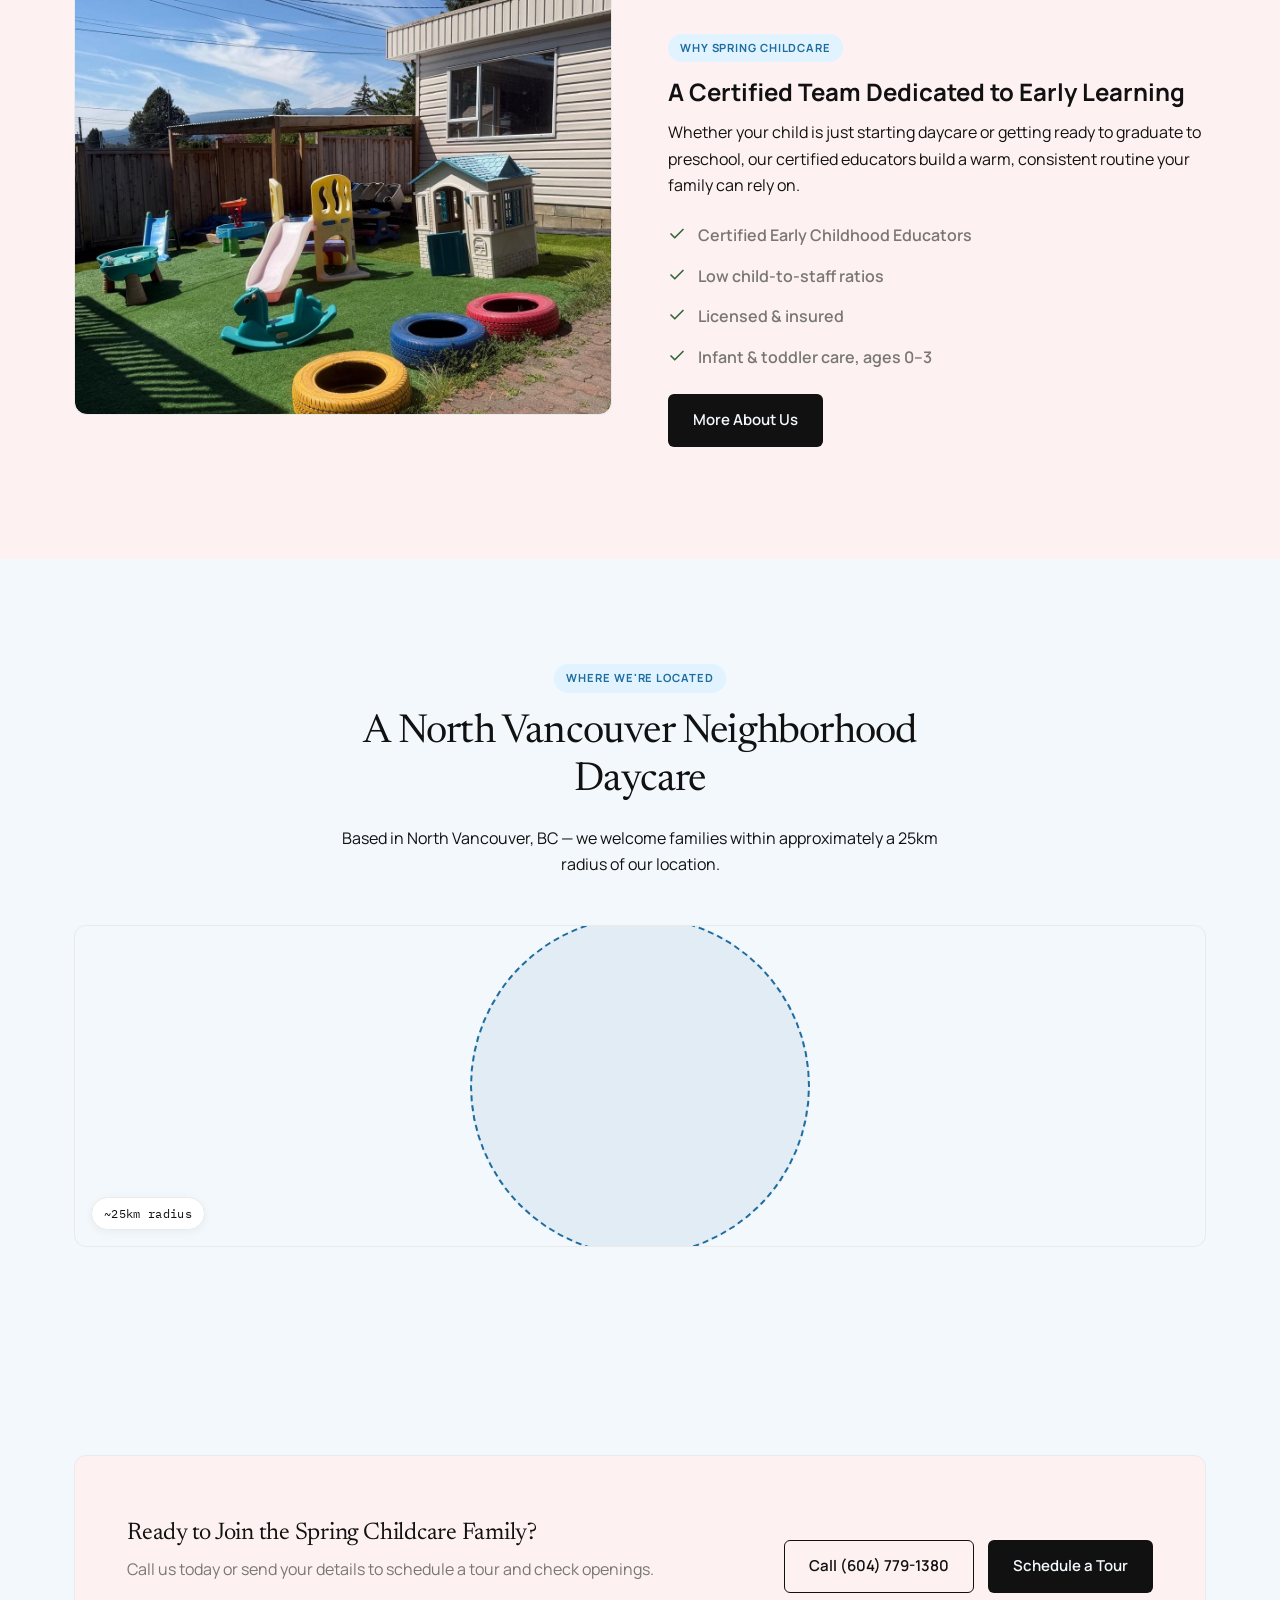
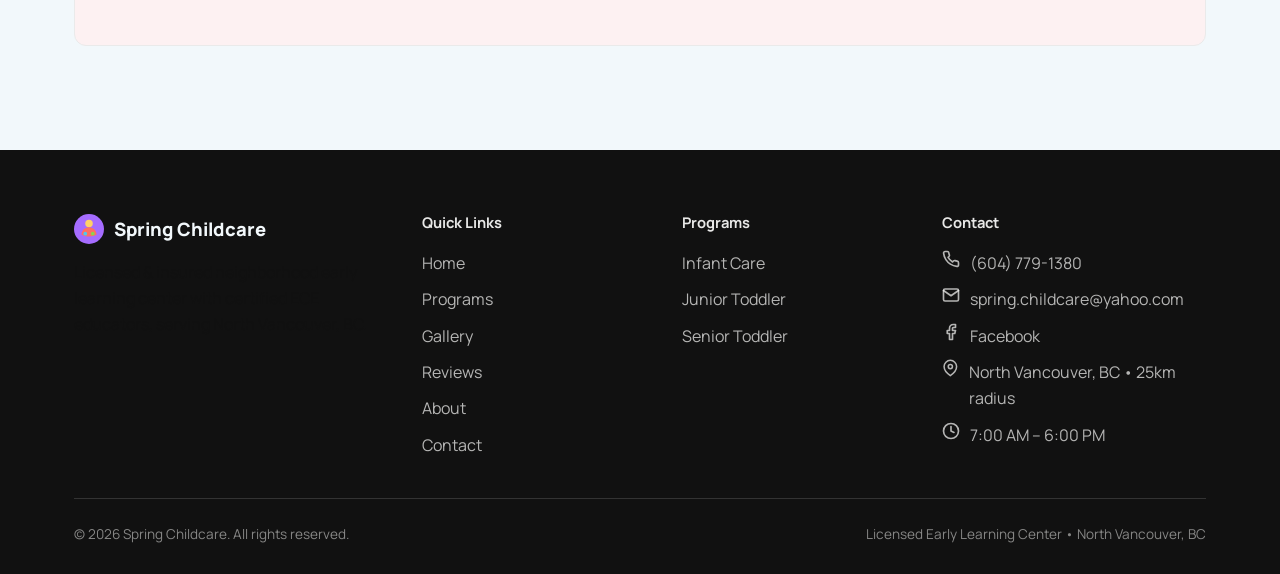
==== commit f0d544d2: "Keep Infant Toddler wording only in homepage trust bar and About card Co-Authored-By: Claude Opus 5." ====
--- a/index.html
+++ b/index.html
@@ -4,7 +4,7 @@
 <meta charset="UTF-8">
 <meta name="viewport" content="width=device-width, initial-scale=1.0">
 <title>Spring Childcare | Licensed Early Learning in North Vancouver, BC</title>
-<meta name="description" content="Spring Childcare is a licensed, insured neighborhood early learning center with certified Infant Toddler Educators, based in North Vancouver, BC and serving infants and toddlers ages 0-3 within a 25km radius. Call (604) 779-1380 to schedule a tour.">
+<meta name="description" content="Spring Childcare is a licensed, insured neighborhood early learning center with certified ECE educators, based in North Vancouver, BC and serving infants and toddlers ages 0-3 within a 25km radius. Call (604) 779-1380 to schedule a tour.">
 <link rel="icon" type="image/svg+xml" href="assets/favicon.svg">
 <link rel="preconnect" href="https://fonts.googleapis.com">
 <link rel="preconnect" href="https://fonts.gstatic.com" crossorigin>
@@ -44,7 +44,7 @@
   <div class="container">
     <div class="hero-copy">
       <h1>Warm, Nurturing Early Learning for Ages 0&ndash;3 in North Vancouver</h1>
-      <p class="lead">Spring Childcare is a licensed, insured neighborhood early learning center staffed by certified Infant Toddler Educators &mdash; based in North Vancouver, BC and welcoming infants and toddlers ages 0&ndash;3 from families within a 25km radius.</p>
+      <p class="lead">Spring Childcare is a licensed, insured neighborhood early learning center staffed by certified ECE educators &mdash; based in North Vancouver, BC and welcoming infants and toddlers ages 0&ndash;3 from families within a 25km radius.</p>
       <div class="hero-actions">
         <a href="tel:+16047791380" class="btn btn--outline">
           <svg width="18" height="18" viewBox="0 0 24 24" fill="none" stroke="currentColor" stroke-width="2" stroke-linecap="round" stroke-linejoin="round"><path d="M22 16.92v3a2 2 0 0 1-2.18 2 19.79 19.79 0 0 1-8.63-3.07 19.5 19.5 0 0 1-6-6 19.79 19.79 0 0 1-3.07-8.67A2 2 0 0 1 4.11 2h3a2 2 0 0 1 2 1.72c.127.96.361 1.903.7 2.81a2 2 0 0 1-.45 2.11L8.09 9.91a16 16 0 0 0 6 6l1.27-1.27a2 2 0 0 1 2.11-.45c.907.339 1.85.573 2.81.7A2 2 0 0 1 22 16.92z"></path></svg>
@@ -72,7 +72,7 @@
       <ul>
         <li>
           <svg width="18" height="18" viewBox="0 0 24 24" fill="none" stroke="currentColor" stroke-width="2.5" stroke-linecap="round" stroke-linejoin="round"><polyline points="20 6 9 17 4 12"></polyline></svg>
-          Certified Infant Toddler Educators &amp; low ratios
+          Certified ECE educators &amp; low ratios
         </li>
         <li>
           <svg width="18" height="18" viewBox="0 0 24 24" fill="none" stroke="currentColor" stroke-width="2.5" stroke-linecap="round" stroke-linejoin="round"><polyline points="20 6 9 17 4 12"></polyline></svg>
@@ -152,7 +152,7 @@
         <ul class="check-list">
           <li>
             <svg width="18" height="18" viewBox="0 0 24 24" fill="none" stroke="currentColor" stroke-width="2.5" stroke-linecap="round" stroke-linejoin="round"><polyline points="20 6 9 17 4 12"></polyline></svg>
-            Certified Infant Toddler Educators
+            Certified Early Childhood Educators
           </li>
           <li>
             <svg width="18" height="18" viewBox="0 0 24 24" fill="none" stroke="currentColor" stroke-width="2.5" stroke-linecap="round" stroke-linejoin="round"><polyline points="20 6 9 17 4 12"></polyline></svg>
@@ -211,7 +211,7 @@
           <img src="assets/favicon.svg" alt="Spring Childcare logo" width="30" height="30">
           Spring Childcare
         </div>
-        <p>Licensed &amp; insured neighborhood early learning center with certified Infant Toddler Educators, serving North Vancouver, BC.</p>
+        <p>Licensed &amp; insured neighborhood early learning center with certified ECE educators, serving North Vancouver, BC.</p>
       </div>
       <div>
         <h4>Quick Links</h4>
